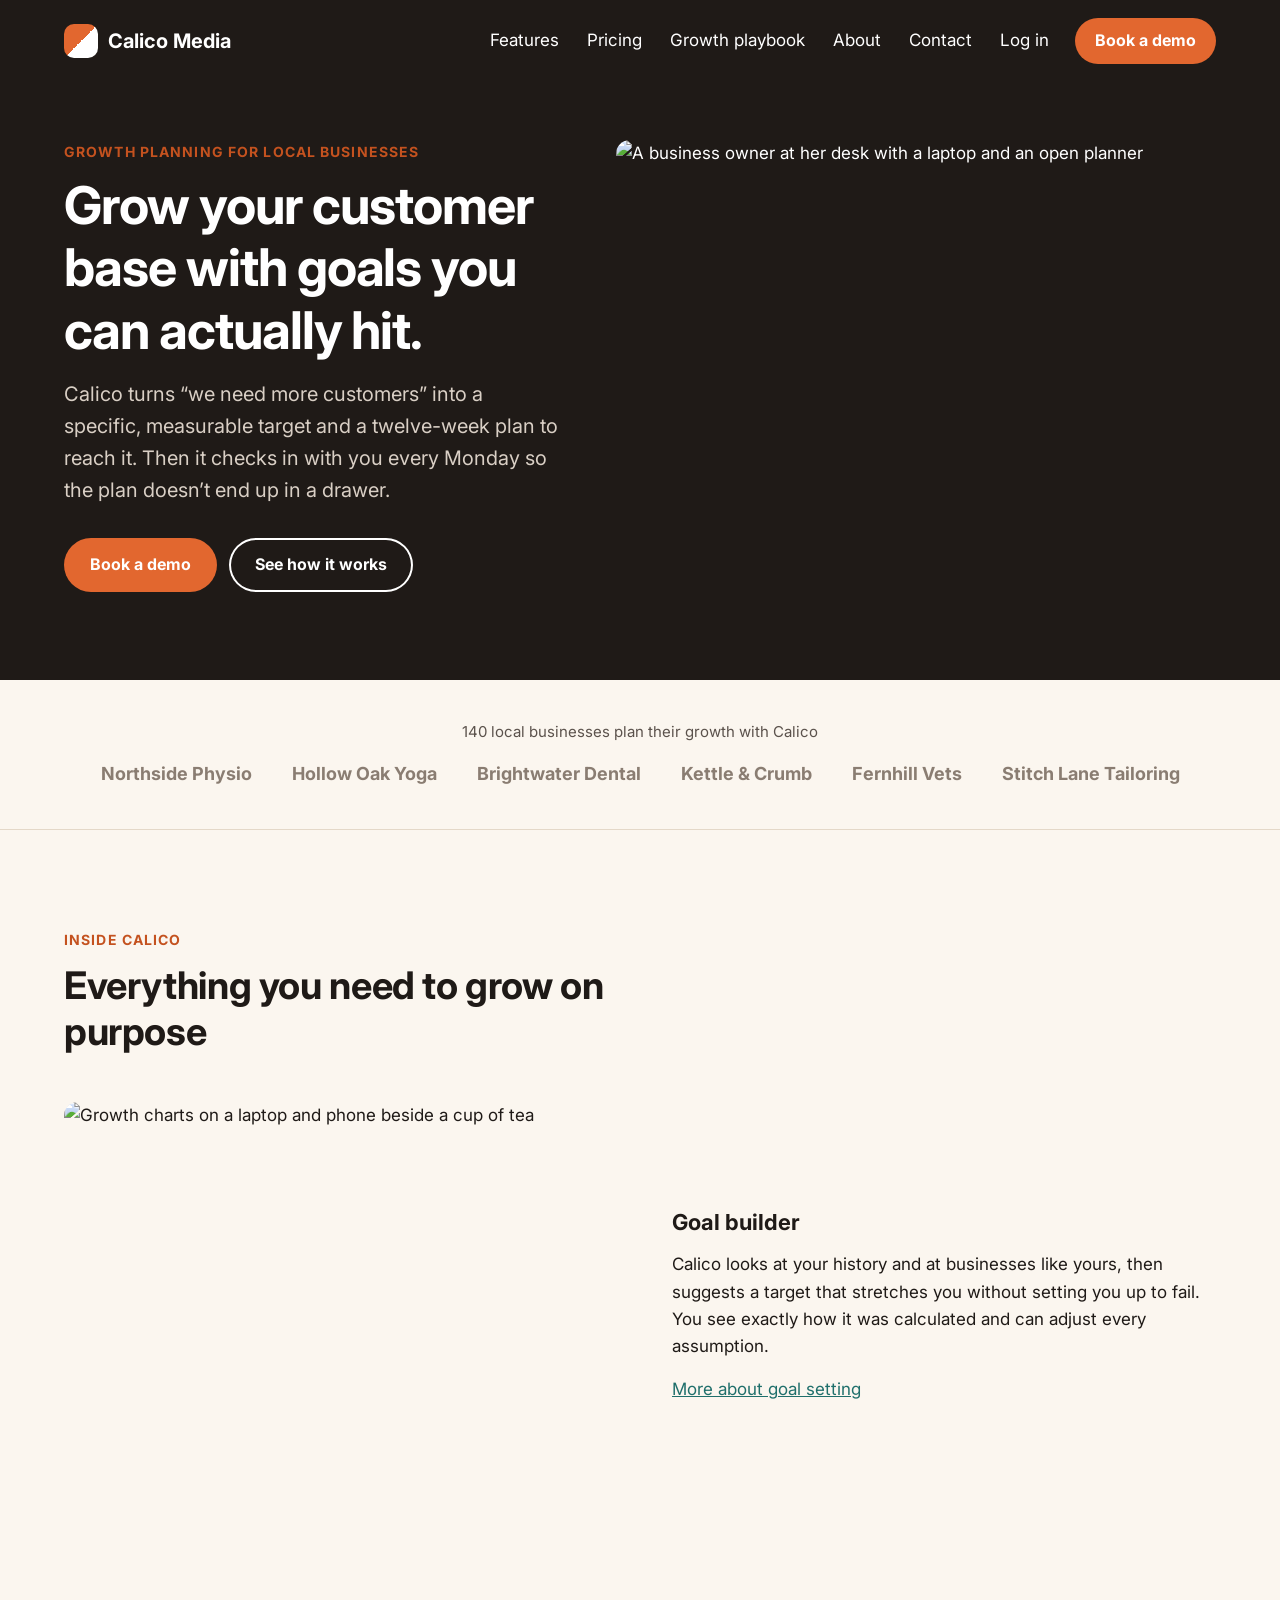
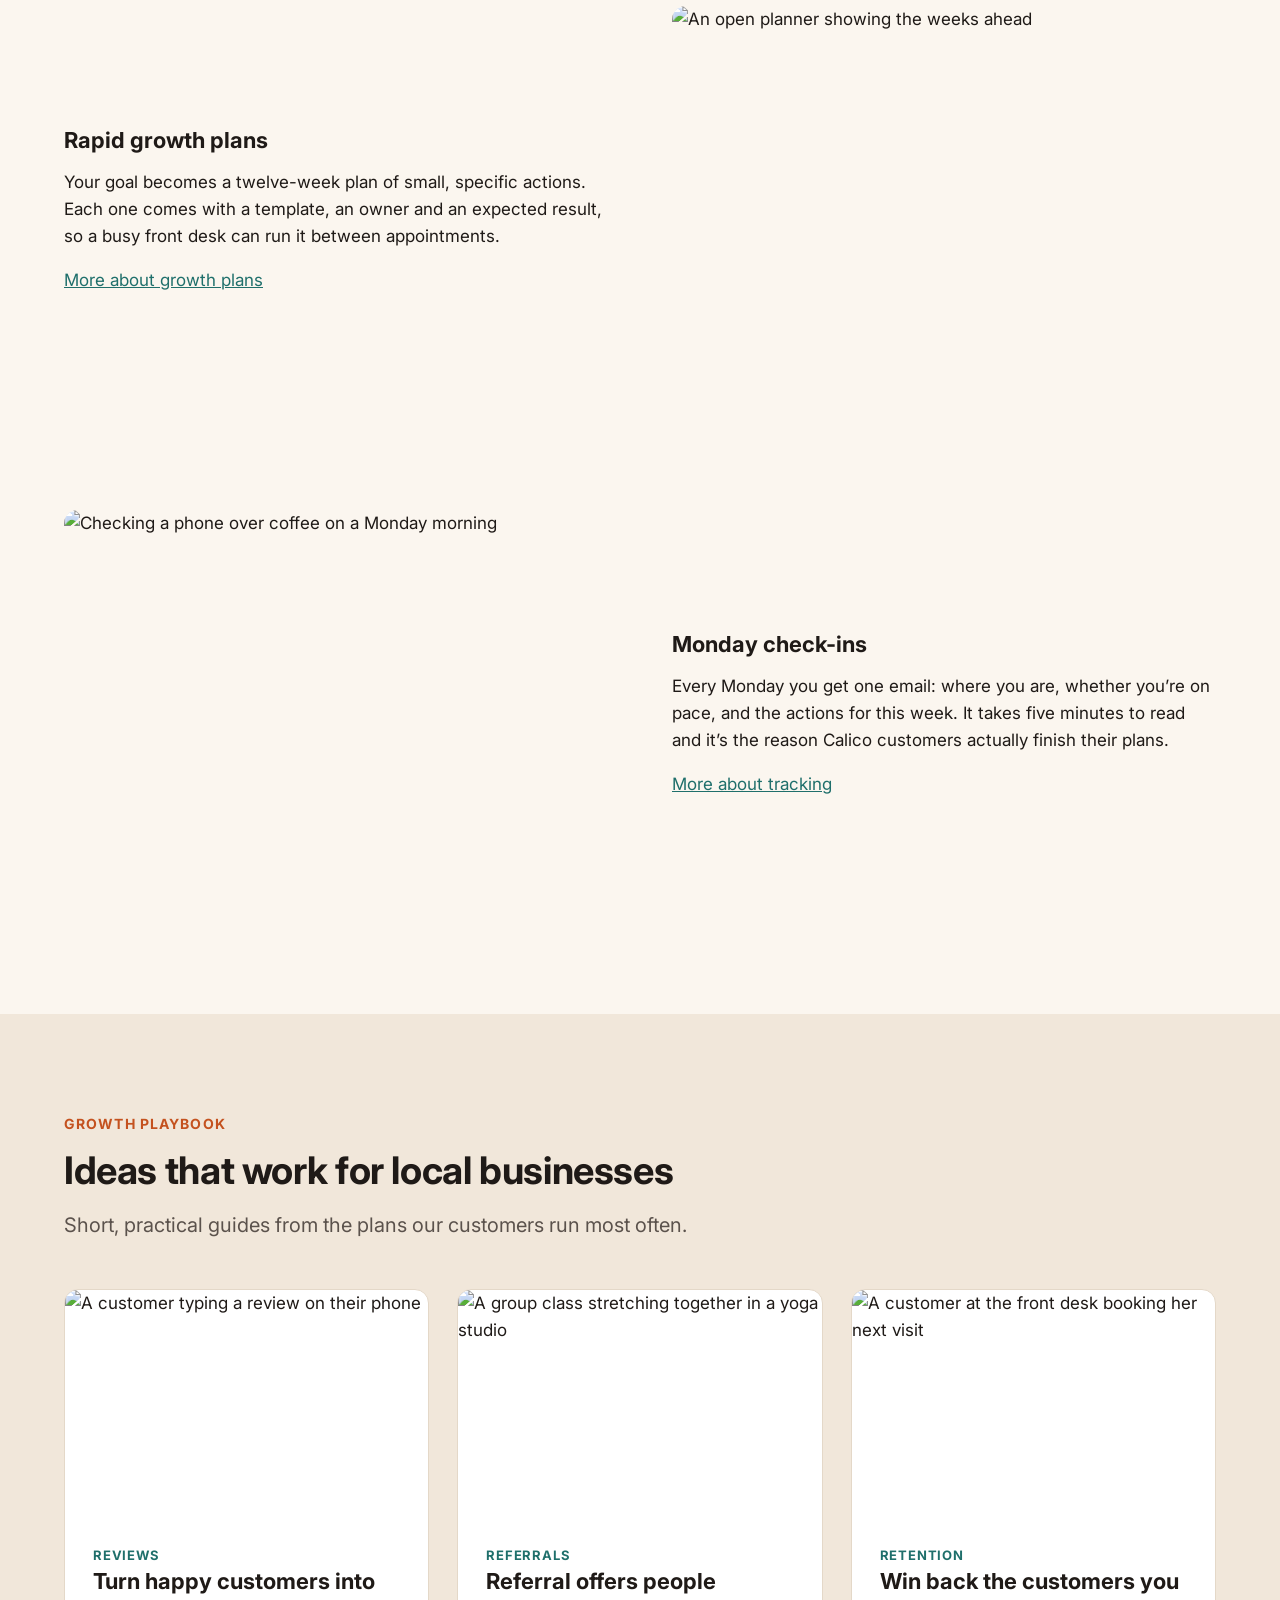
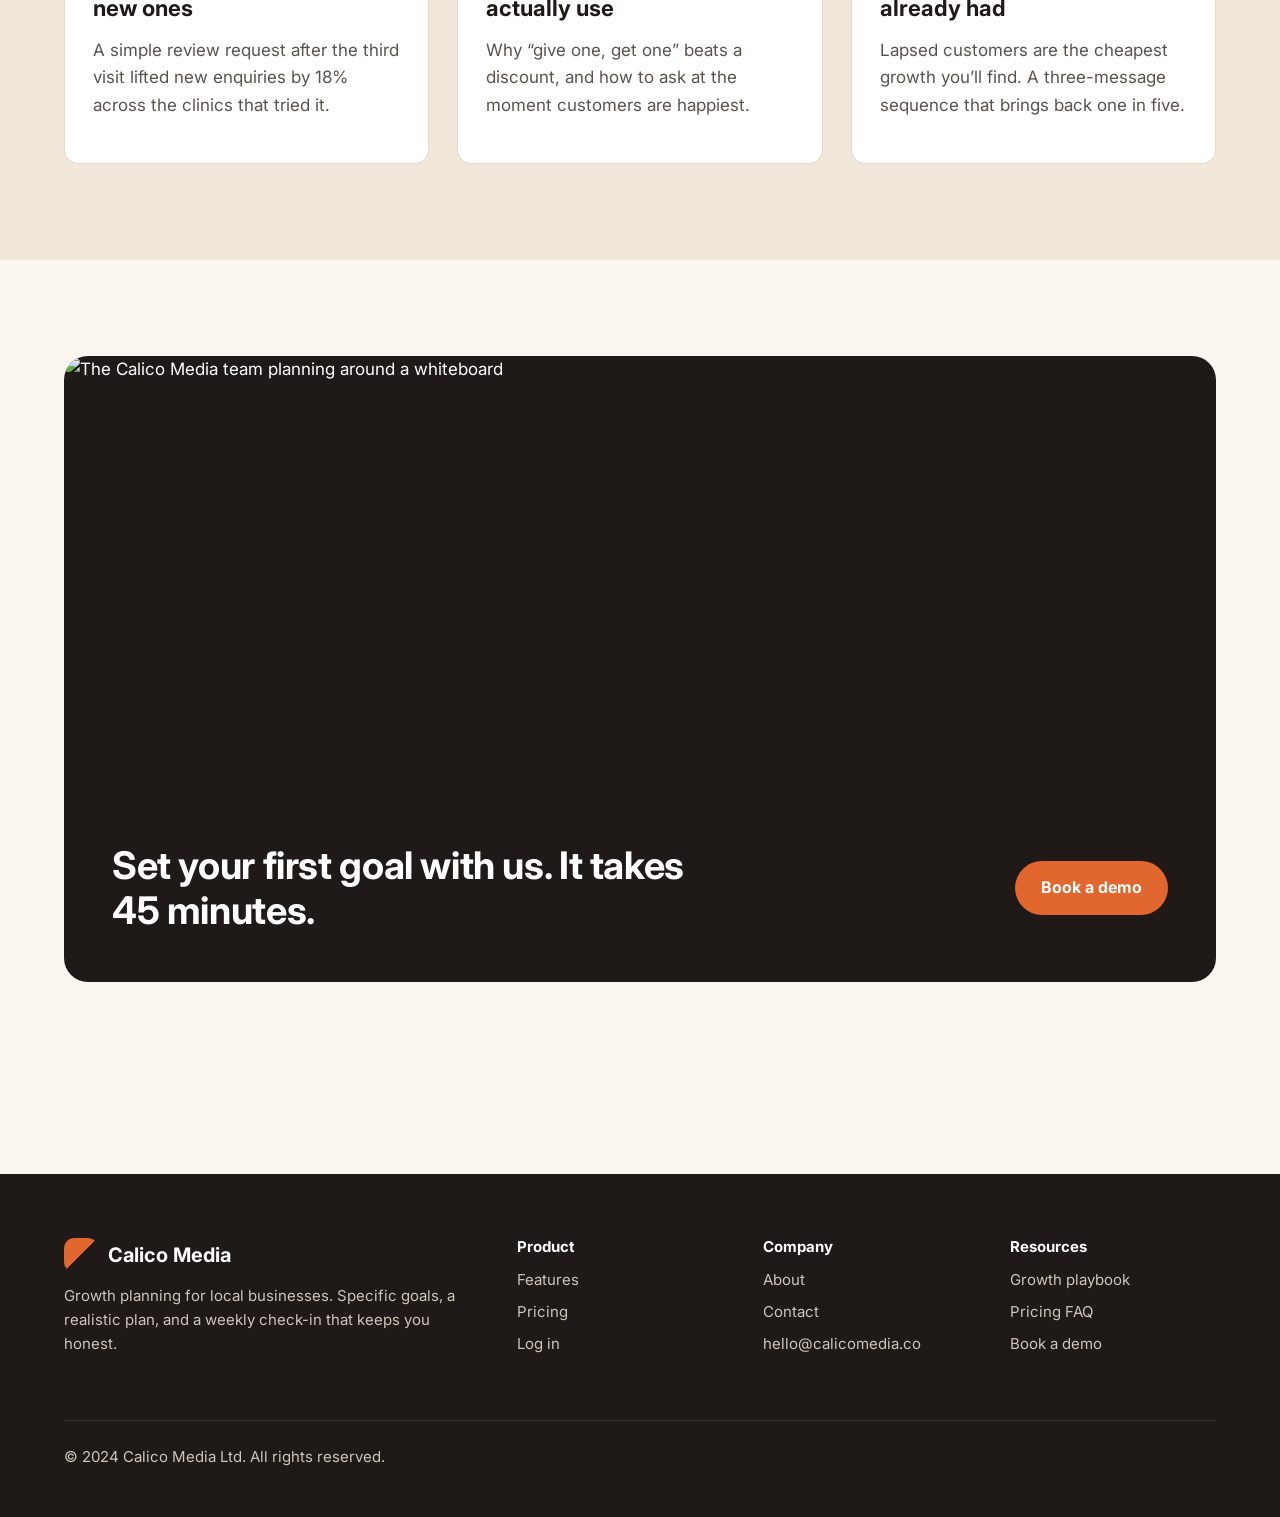
==== public/index.html @ 36762304 "Fix homepage layout on phone and tablet" ====
<!DOCTYPE html>
<html lang="en">
<head>
  <meta charset="utf-8">
  <meta name="viewport" content="width=device-width, initial-scale=1">
  <title>Calico Media | Growth planning for local businesses</title>
  <meta name="description" content="Calico helps local businesses grow their customer base with specific, measurable, realistic goals and a rapid growth plan you can run every week.">
  <link rel="preconnect" href="https://fonts.googleapis.com">
  <link rel="preconnect" href="https://fonts.gstatic.com" crossorigin>
  <link href="https://fonts.googleapis.com/css2?family=Inter:wght@100;200;300;400;500;600;700;800;900&display=swap" rel="stylesheet">
  <link rel="stylesheet" href="css/styles.css">
  <link rel="stylesheet" href="https://cdnjs.cloudflare.com/ajax/libs/font-awesome/6.5.2/css/all.min.css"/>
  <script src="./js/script.js" defer></script>
</head>
<body>
  <header class="site-header site-header--home">
    <div class="container">
        <a class="logo" href="index.html">
            <span class="logo-mark"></span>Calico Media
        </a>

        <div class="dropdown">
            <button class="dropdown__btn" id="dropdownBtn">
                <i class="fa-solid fa-bars"></i>
            </button>

            <div class="dropdown__menu nav-links">
                <a href="features.html">Features</a>
                <a href="pricing.html">Pricing</a>
                <a href="#playbook">Growth playbook</a>
                <a href="about.html">About</a>
                <a href="contact.html">Contact</a>
                <a href="https://app.calicomedia.co/login">Log in</a>
                <a href="contact.html">Book a demo</a>
            </div>
        </div>

        <nav aria-label="Main">
            <ul class="nav-links">
                <li><a href="features.html">Features</a></li>
                <li><a href="pricing.html">Pricing</a></li>
                <li><a href="#playbook">Growth playbook</a></li>
                <li><a href="about.html">About</a></li>
                <li><a href="contact.html">Contact</a></li>
                <li><a href="https://app.calicomedia.co/login">Log in</a></li>
                <li><a class="nav__btn btn" href="contact.html">Book a demo</a></li>
            </ul>
        </nav>
    </div>
</header>

  <main>
    <section class="hero">
      <div class="container hero-inner">
        <div class="hero-text">
          <span class="eyebrow">Growth planning for local businesses</span>
          <h1>Grow your customer base with goals you can actually hit.</h1>
          <p class="lead">Calico turns &ldquo;we need more customers&rdquo; into a specific, measurable target and a twelve-week plan to reach it. Then it checks in with you every Monday so the plan doesn&rsquo;t end up in a drawer.</p>
          <div class="hero-actions">
            <a class="btn" href="contact.html">Book a demo</a>
            <a class="btn btn--ghost" href="features.html">See how it works</a>
          </div>
        </div>
        <div class="hero-media">
          <img class="hero-image" src="images/hero-weekly-plan.jpg" alt="A business owner at her desk with a laptop and an open planner">
        </div>
      </div>
    </section>

    <section class="trust">
      <div class="container">
        <p>140 local businesses plan their growth with Calico</p>
        <ul class="trust-list">
          <li>Northside Physio</li>
          <li>Hollow Oak Yoga</li>
          <li>Brightwater Dental</li>
          <li>Kettle &amp; Crumb</li>
          <li>Fernhill Vets</li>
          <li>Stitch Lane Tailoring</li>
        </ul>
      </div>
    </section>

    <section class="section">
      <div class="container">
        <div class="section-intro">
          <span class="eyebrow">Inside Calico</span>
          <h2>Everything you need to grow on purpose</h2>
        </div>

        <div class="feature-row">
          <div class="feature-media">
            <img src="images/feature-goal-builder.jpg" alt="Growth charts on a laptop and phone beside a cup of tea">
          </div>
          <div>
            <h3>Goal builder</h3>
            <p>Calico looks at your history and at businesses like yours, then suggests a target that stretches you without setting you up to fail. You see exactly how it was calculated and can adjust every assumption.</p>
            <a href="features.html">More about goal setting</a>
          </div>
        </div>

        <div class="feature-row feature-row--reverse">
          <div class="feature-media">
            <img src="images/feature-growth-plan.jpg" alt="An open planner showing the weeks ahead">
          </div>
          <div>
            <h3>Rapid growth plans</h3>
            <p>Your goal becomes a twelve-week plan of small, specific actions. Each one comes with a template, an owner and an expected result, so a busy front desk can run it between appointments.</p>
            <a href="features.html">More about growth plans</a>
          </div>
        </div>

        <div class="feature-row">
          <div class="feature-media">
            <img src="images/feature-monday-checkin.jpg" alt="Checking a phone over coffee on a Monday morning">
          </div>
          <div>
            <h3>Monday check-ins</h3>
            <p>Every Monday you get one email: where you are, whether you&rsquo;re on pace, and the actions for this week. It takes five minutes to read and it&rsquo;s the reason Calico customers actually finish their plans.</p>
            <a href="features.html">More about tracking</a>
          </div>
        </div>
      </div>
    </section>

    <section class="section section--sand" id="playbook">
      <div class="container">
        <div class="section-intro">
          <span class="eyebrow">Growth playbook</span>
          <h2>Ideas that work for local businesses</h2>
          <p class="lead">Short, practical guides from the plans our customers run most often.</p>
        </div>
        <div class="playbook-grid">
          <article class="card">
            <img src="images/playbook-reviews.jpg" alt="A customer typing a review on their phone">
            <div class="card-body">
              <span class="card-tag">Reviews</span>
              <h3>Turn happy customers into new ones</h3>
              <p>A simple review request after the third visit lifted new enquiries by 18% across the clinics that tried it.</p>
            </div>
          </article>
          <article class="card">
            <img src="images/playbook-referrals.jpg" alt="A group class stretching together in a yoga studio">
            <div class="card-body">
              <span class="card-tag">Referrals</span>
              <h3>Referral offers people actually use</h3>
              <p>Why &ldquo;give one, get one&rdquo; beats a discount, and how to ask at the moment customers are happiest.</p>
            </div>
          </article>
          <article class="card">
            <img src="images/playbook-rebooking.jpg" alt="A customer at the front desk booking her next visit">
            <div class="card-body">
              <span class="card-tag">Retention</span>
              <h3>Win back the customers you already had</h3>
              <p>Lapsed customers are the cheapest growth you&rsquo;ll find. A three-message sequence that brings back one in five.</p>
            </div>
          </article>
        </div>
      </div>
    </section>

    <section class="section">
      <div class="container">
        <div class="cta-band">
          <img src="images/team-workshop.jpg" alt="The Calico Media team planning around a whiteboard">
          <div class="cta-body">
            <h2>Set your first goal with us. It takes 45 minutes.</h2>
            <a class="btn" href="contact.html">Book a demo</a>
          </div>
        </div>
      </div>
    </section>
  </main>

  <footer class="site-footer">
    <div class="container">
      <div class="footer-grid">
        <div>
          <a class="logo" href="index.html"><span class="logo-mark"></span>Calico Media</a>
          <p>Growth planning for local businesses. Specific goals, a realistic plan, and a weekly check-in that keeps you honest.</p>
        </div>
        <div>
          <h4>Product</h4>
          <ul>
            <li><a href="features.html">Features</a></li>
            <li><a href="pricing.html">Pricing</a></li>
            <li><a href="https://app.calicomedia.co/login">Log in</a></li>
          </ul>
        </div>
        <div>
          <h4>Company</h4>
          <ul>
            <li><a href="about.html">About</a></li>
            <li><a href="contact.html">Contact</a></li>
            <li><a href="mailto:hello@calicomedia.co">hello@calicomedia.co</a></li>
          </ul>
        </div>
        <div>
          <h4>Resources</h4>
          <ul>
            <li><a href="index.html#playbook">Growth playbook</a></li>
            <li><a href="pricing.html#faq">Pricing FAQ</a></li>
            <li><a href="contact.html">Book a demo</a></li>
          </ul>
        </div>
      </div>
      <div class="footer-bottom">
        <p>&copy; 2024 Calico Media Ltd. All rights reserved.</p>
      </div>
    </div>
  </footer>
</body>
</html>
---- public/css/styles.css ----
/* Calico Media marketing site */

:root {
  --ink: #1f1a17;
  --ink-soft: #5b524c;
  --cream: #fbf6ef;
  --sand: #f1e7da;
  --white: #ffffff;
  --orange: #e2672f;
  --orange-dark: #c4521f;
  --teal: #1f6f6b;
  --line: #e4d8c8;
  --radius: 14px;
}

*,
*::before,
*::after {
  box-sizing: border-box;
}

body {
  margin: 0;
  font-family:
    "Inter",
    -apple-system,
    BlinkMacSystemFont,
    "Segoe UI",
    sans-serif;
  font-weight: 400;
  font-size: 17px;
  line-height: 1.6;
  color: var(--ink);
  background: var(--cream);
}

h1,
h2,
h3,
h4 {
  font-weight: 700;
  line-height: 1.2;
  margin: 0 0 16px;
}

h1 {
  font-size: 52px;
  letter-spacing: -0.02em;
}

h2 {
  font-size: 38px;
  letter-spacing: -0.01em;
}

h3 {
  font-size: 22px;
}

p {
  margin: 0 0 16px;
}

a {
  color: var(--teal);
}

img {
  max-width: 100%;
}

.container {
  max-width: 1200px;
  margin: 0 auto;
  padding: 0 24px;
}

.section {
  padding: 96px 0;
}

.section--sand {
  background: var(--sand);
}

.eyebrow {
  display: inline-block;
  font-size: 14px;
  font-weight: 700;
  letter-spacing: 0.08em;
  text-transform: uppercase;
  color: var(--orange-dark);
  margin-bottom: 12px;
}

.lead {
  font-size: 20px;
  color: var(--ink-soft);
  max-width: 640px;
}

.section-intro {
  max-width: 680px;
  margin-bottom: 48px;
}

.btn {
  display: inline-block;
  padding: 14px 26px;
  border-radius: 999px;
  background: var(--orange);
  color: var(--white);
  font-weight: 700;
  text-decoration: none;
  border: 0;
  font-size: 16px;
  font-family: inherit;
  cursor: pointer;
}

.btn:hover {
  background: var(--orange-dark);
}

.btn--ghost {
  background: transparent;
  color: inherit;
  box-shadow: inset 0 0 0 2px currentColor;
}

.btn--ghost:hover {
  background: rgba(255, 255, 255, 0.1);
}

/* Header */

.site-header {
  background: var(--white);
  border-bottom: 1px solid var(--line);
}

.site-header .container {
  display: flex;
  flex-wrap: wrap;
  align-items: center;
  justify-content: space-between;
  gap: 12px 32px;
  padding-top: 18px;
  padding-bottom: 18px;
}

.logo {
  display: flex;
  align-items: center;
  gap: 10px;
  flex-shrink: 0;
  font-size: 20px;
  font-weight: 700;
  color: var(--ink);
  text-decoration: none;
}

.logo-mark {
  width: 34px;
  height: 34px;
  border-radius: 10px;
  background: linear-gradient(
    135deg,
    var(--orange) 0%,
    var(--orange) 50%,
    var(--ink) 50%,
    var(--ink) 100%
  );
}

.nav-links {
  display: flex;
  flex-wrap: wrap;
  align-items: center;
  gap: 8px 28px;
  list-style: none;
  margin: 0;
  padding: 0;
}

.nav-links a {
  color: var(--ink);
  text-decoration: none;
}

.nav-links a:hover,
.nav-links a[aria-current="page"] {
  color: var(--orange-dark);
}

.site-header--home {
  background: var(--ink);
  border-bottom: 0;
}

.site-header--home .logo,
.site-header--home .nav-links a {
  color: var(--white);
}

.site-header--home .logo-mark {
  background: linear-gradient(
    135deg,
    var(--orange) 0%,
    var(--orange) 50%,
    var(--white) 50%,
    var(--white) 100%
  );
}

.site-header--home .container {
  flex-wrap: nowrap;
}

.site-header--home nav {
  min-width: 0;
}

.site-header--home .nav-links {
  flex-wrap: nowrap;
  gap: 0;
}

.site-header--home .nav-links li {
  min-width: 0;
}

.site-header--home .nav-links a {
  display: block;
  padding: 0 14px;
  white-space: nowrap;
}

.site-header--home .nav-links li:last-child {
  flex-shrink: 0;
}

.site-header--home .nav-links .btn {
  margin-left: 12px;
  padding: 10px 20px;
}

.dropdown {
  display: none;
}

/* Home hero */

.hero {
  background: var(--ink);
  color: var(--white);
  padding: 56px 0 88px;
}

.hero-inner {
  display: flex;
  align-items: center;
  gap: 56px;
}

.hero-text {
  flex: 1;
}

.hero-text .lead {
  color: #d9cfc5;
}

.hero-actions {
  display: flex;
  flex-wrap: wrap;
  gap: 12px;
  margin-top: 32px;
}

.hero-media {
  width: 600px;
  flex-shrink: 0;
}

.hero-image {
  width: 100%;
  aspect-ratio: 4 / 3;
  object-fit: cover;
  border-radius: var(--radius);
  display: block;
}

/* Trust strip */

.trust {
  padding: 40px 0;
  border-bottom: 1px solid var(--line);
  text-align: center;
}

.trust p {
  color: var(--ink-soft);
  font-size: 15px;
}

.trust-list {
  display: flex;
  flex-wrap: wrap;
  justify-content: center;
  gap: 12px 40px;
  list-style: none;
  margin: 0;
  padding: 0;
  font-weight: 700;
  font-size: 18px;
  color: #8a7d72;
}

/* Steps */

.steps {
  display: grid;
  grid-template-columns: repeat(auto-fit, minmax(240px, 1fr));
  gap: 24px;
}

.step {
  background: var(--white);
  border: 1px solid var(--line);
  border-radius: var(--radius);
  padding: 32px;
}

.step-number {
  display: inline-flex;
  align-items: center;
  justify-content: center;
  width: 40px;
  height: 40px;
  border-radius: 50%;
  background: var(--sand);
  color: var(--orange-dark);
  font-weight: 700;
  margin-bottom: 16px;
}

/* Check list */

.check-list {
  list-style: none;
  margin: 24px 0 0;
  padding: 0;
}

.check-list li {
  position: relative;
  padding-left: 32px;
  margin-bottom: 14px;
}

.check-list li::before {
  content: "";
  position: absolute;
  left: 0;
  top: 6px;
  width: 16px;
  height: 16px;
  border-radius: 50%;
  background: var(--teal);
  box-shadow: inset 0 0 0 4px #cfe6e4;
}

/* FAQ */

.faq {
  max-width: 820px;
}

.faq details {
  border-top: 1px solid var(--line);
  padding: 20px 0;
}

.faq details:last-child {
  border-bottom: 1px solid var(--line);
}

.faq summary {
  font-weight: 700;
  font-size: 19px;
  cursor: pointer;
}

.faq details p {
  margin-top: 12px;
  color: var(--ink-soft);
}

/* Feature rows */

.feature-row {
  display: grid;
  grid-template-columns: 1fr 1fr;
  gap: 64px;
  align-items: center;
  margin-bottom: 96px;
}

.feature-row:last-child {
  margin-bottom: 0;
}

.feature-row--reverse .feature-media {
  order: 2;
}

.feature-media img {
  display: block;
  width: 100%;
  aspect-ratio: 4 / 3;
  object-fit: cover;
  border-radius: var(--radius);
}

/* Playbook */

.playbook-grid {
  display: grid;
  grid-template-columns: repeat(3, 1fr);
  gap: 28px;
}

/* Card grid */

.card-grid {
  display: grid;
  grid-template-columns: repeat(3, 1fr);
  gap: 28px;
}

.card {
  background: var(--white);
  border: 1px solid var(--line);
  border-radius: var(--radius);
  overflow: hidden;
}

.card img {
  display: block;
  width: 100%;
  aspect-ratio: 16 / 10;
  object-fit: cover;
}

.card-body {
  padding: 24px 28px 28px;
}

.card-body p {
  color: var(--ink-soft);
}

.card-tag {
  font-size: 13px;
  font-weight: 700;
  text-transform: uppercase;
  letter-spacing: 0.06em;
  color: var(--teal);
}

.icon-dot {
  width: 44px;
  height: 44px;
  border-radius: 12px;
  background: var(--sand);
  margin-bottom: 18px;
  position: relative;
}

.icon-dot::after {
  content: "";
  position: absolute;
  inset: 13px;
  border-radius: 50%;
  background: var(--orange);
}

/* CTA band */

.cta-band {
  background: var(--ink);
  color: var(--white);
  border-radius: 24px;
  overflow: hidden;
}

.cta-band img {
  display: block;
  width: 100%;
  aspect-ratio: 21 / 8;
  object-fit: cover;
}

.cta-body {
  padding: 48px;
  display: flex;
  flex-wrap: wrap;
  align-items: center;
  justify-content: space-between;
  gap: 24px;
}

.cta-body h2 {
  margin: 0;
  max-width: 620px;
}

/* Page header (inner pages) */

.page-header {
  padding: 80px 0 56px;
  border-bottom: 1px solid var(--line);
}

/* Pricing */

.pricing-grid {
  display: grid;
  grid-template-columns: repeat(auto-fit, minmax(260px, 1fr));
  gap: 24px;
  align-items: stretch;
}

.pricing-card {
  background: var(--white);
  border: 1px solid var(--line);
  border-radius: var(--radius);
  padding: 36px 32px;
  display: flex;
  flex-direction: column;
}

.pricing-card--featured {
  border: 2px solid var(--orange);
  box-shadow: 0 24px 48px rgba(226, 103, 47, 0.14);
}

.plan-badge {
  align-self: flex-start;
  font-size: 13px;
  font-weight: 700;
  background: var(--orange);
  color: var(--white);
  border-radius: 999px;
  padding: 4px 12px;
  margin-bottom: 16px;
}

.price {
  font-size: 48px;
  font-weight: 700;
  margin: 8px 0 4px;
}

.price small {
  font-size: 17px;
  font-weight: 400;
  color: var(--ink-soft);
}

.pricing-card .check-list {
  flex: 1;
  margin-bottom: 28px;
}

.pricing-card .btn {
  text-align: center;
}

.pricing-note {
  margin-top: 32px;
  color: var(--ink-soft);
  font-size: 15px;
}

/* About */

.stats {
  display: grid;
  grid-template-columns: repeat(auto-fit, minmax(160px, 1fr));
  gap: 16px;
}

.stat {
  background: var(--white);
  border: 1px solid var(--line);
  border-radius: var(--radius);
  padding: 28px 20px;
}

.stat-number {
  display: block;
  font-size: 48px;
  font-weight: 700;
  color: var(--orange-dark);
}

.stat-label {
  display: block;
  font-size: 15px;
  color: var(--ink-soft);
}

.prose {
  max-width: 720px;
}

.team-grid {
  display: grid;
  grid-template-columns: repeat(auto-fit, minmax(220px, 1fr));
  gap: 24px;
}

.person {
  background: var(--white);
  border: 1px solid var(--line);
  border-radius: var(--radius);
  padding: 28px;
}

.avatar {
  width: 56px;
  height: 56px;
  border-radius: 50%;
  background: var(--sand);
  color: var(--orange-dark);
  display: flex;
  align-items: center;
  justify-content: center;
  font-weight: 700;
  margin-bottom: 16px;
}

.person p {
  color: var(--ink-soft);
  font-size: 15px;
  margin: 0;
}

/* Contact */

.contact-layout {
  display: grid;
  grid-template-columns: 3fr 2fr;
  gap: 64px;
}

.contact-form label {
  display: block;
  font-weight: 700;
  margin-bottom: 6px;
}

.contact-form input,
.contact-form textarea {
  display: block;
  width: 100%;
  font: inherit;
  padding: 12px 14px;
  border: 1px solid var(--line);
  border-radius: 10px;
  background: var(--white);
  margin-bottom: 20px;
}

.contact-form textarea {
  min-height: 160px;
  resize: vertical;
}

.form-status {
  margin-top: 16px;
  font-weight: 700;
}

.form-status--success {
  color: var(--teal);
}

.form-status--error {
  color: #b3261e;
}

.contact-aside {
  background: var(--white);
  border: 1px solid var(--line);
  border-radius: var(--radius);
  padding: 32px;
  align-self: start;
}

.contact-aside h3 {
  font-size: 18px;
  margin-top: 24px;
  margin-bottom: 6px;
}

.contact-aside h3:first-child {
  margin-top: 0;
}

.contact-aside p {
  color: var(--ink-soft);
  margin: 0;
}

/* Footer */

.site-footer {
  background: var(--ink);
  color: #cfc5bb;
  padding: 64px 0 32px;
  margin-top: 96px;
  font-size: 15px;
}

.footer-grid {
  display: grid;
  grid-template-columns: 2fr 1fr 1fr 1fr;
  gap: 40px;
}

.site-footer h4 {
  color: var(--white);
  font-size: 15px;
  margin-bottom: 12px;
}

.site-footer ul {
  list-style: none;
  margin: 0;
  padding: 0;
}

.site-footer li {
  margin-bottom: 8px;
}

.site-footer a {
  color: #cfc5bb;
  text-decoration: none;
}

.site-footer a:hover {
  color: var(--white);
}

.site-footer .logo {
  color: var(--white);
  margin-bottom: 12px;
}

.footer-bottom {
  border-top: 1px solid #3a322d;
  margin-top: 48px;
  padding-top: 24px;
}

@media (max-width: 768px) {
  h1 {
    font-size: 40px;
  }

  h2 {
    font-size: 30px;
  }

  .section {
    padding: 64px 0;
  }

  .feature-row {
    grid-template-columns: 1fr;
    gap: 32px;
    margin-bottom: 64px;
  }

  .feature-row--reverse .feature-media {
    order: 0;
  }

  .site-header .container {
    position: relative;
  }

  .site-header--home .nav-links li {
    display: none;
  }

  .nav-links li:last-child {
    display: block;
  }
  .dropdown {
    display: block;
  }

  .dropdown__btn {
    display: flex;
    justify-content: center;
    align-items: center;
    color: var(--white);
    background: none;
    border: none;
    width: 100%;
    font-size: 24px;
    cursor: pointer;
  }

  .dropdown__btn:hover {
    transform: scale(1.05);
    transition: all 300ms;
  }

  .dropdown__btn:active {
    transform: scale(0.8);
  }

  .dropdown__menu {
    display: flex;
    flex-direction: column;
    position: absolute;
    top: 100%;
    left: 0;
    width: 100%;
    padding: 0 20px;
    z-index: 100;
    background: var(--ink);

    max-height: 0;
    overflow: hidden;
    opacity: 0;
    visibility: hidden;

    transition:
      max-height 0.4s ease,
      opacity 0.3s ease,
      visibility 0.4s ease;
  }

  .dropdown__menu a {
    margin-top: 8px;
  }

  .dropdown__menu.active {
    max-height: 400px;
    opacity: 1;
    visibility: visible;
    padding: 20px;
  }

  .hero-inner {
    flex-direction: column-reverse;
  }

  .hero-text {
    text-align: center;
  }

  .hero-actions {
    justify-content: center;
  }

  .card-grid {
    grid-template-columns: repeat(2, 1fr);
  }

  .contact-layout {
    grid-template-columns: 1fr;
    gap: 40px;
  }

  .footer-grid {
    grid-template-columns: 1fr 1fr;
  }
}

@media (max-width: 480px) {
  h1 {
    font-size: 34px;
  }

  .hero-media {
    width: auto;
  }

  .card-grid {
    grid-template-columns: 1fr;
  }

  .cta-body {
    padding: 32px 24px;
  }

  .footer-grid {
    grid-template-columns: 1fr;
  }
}
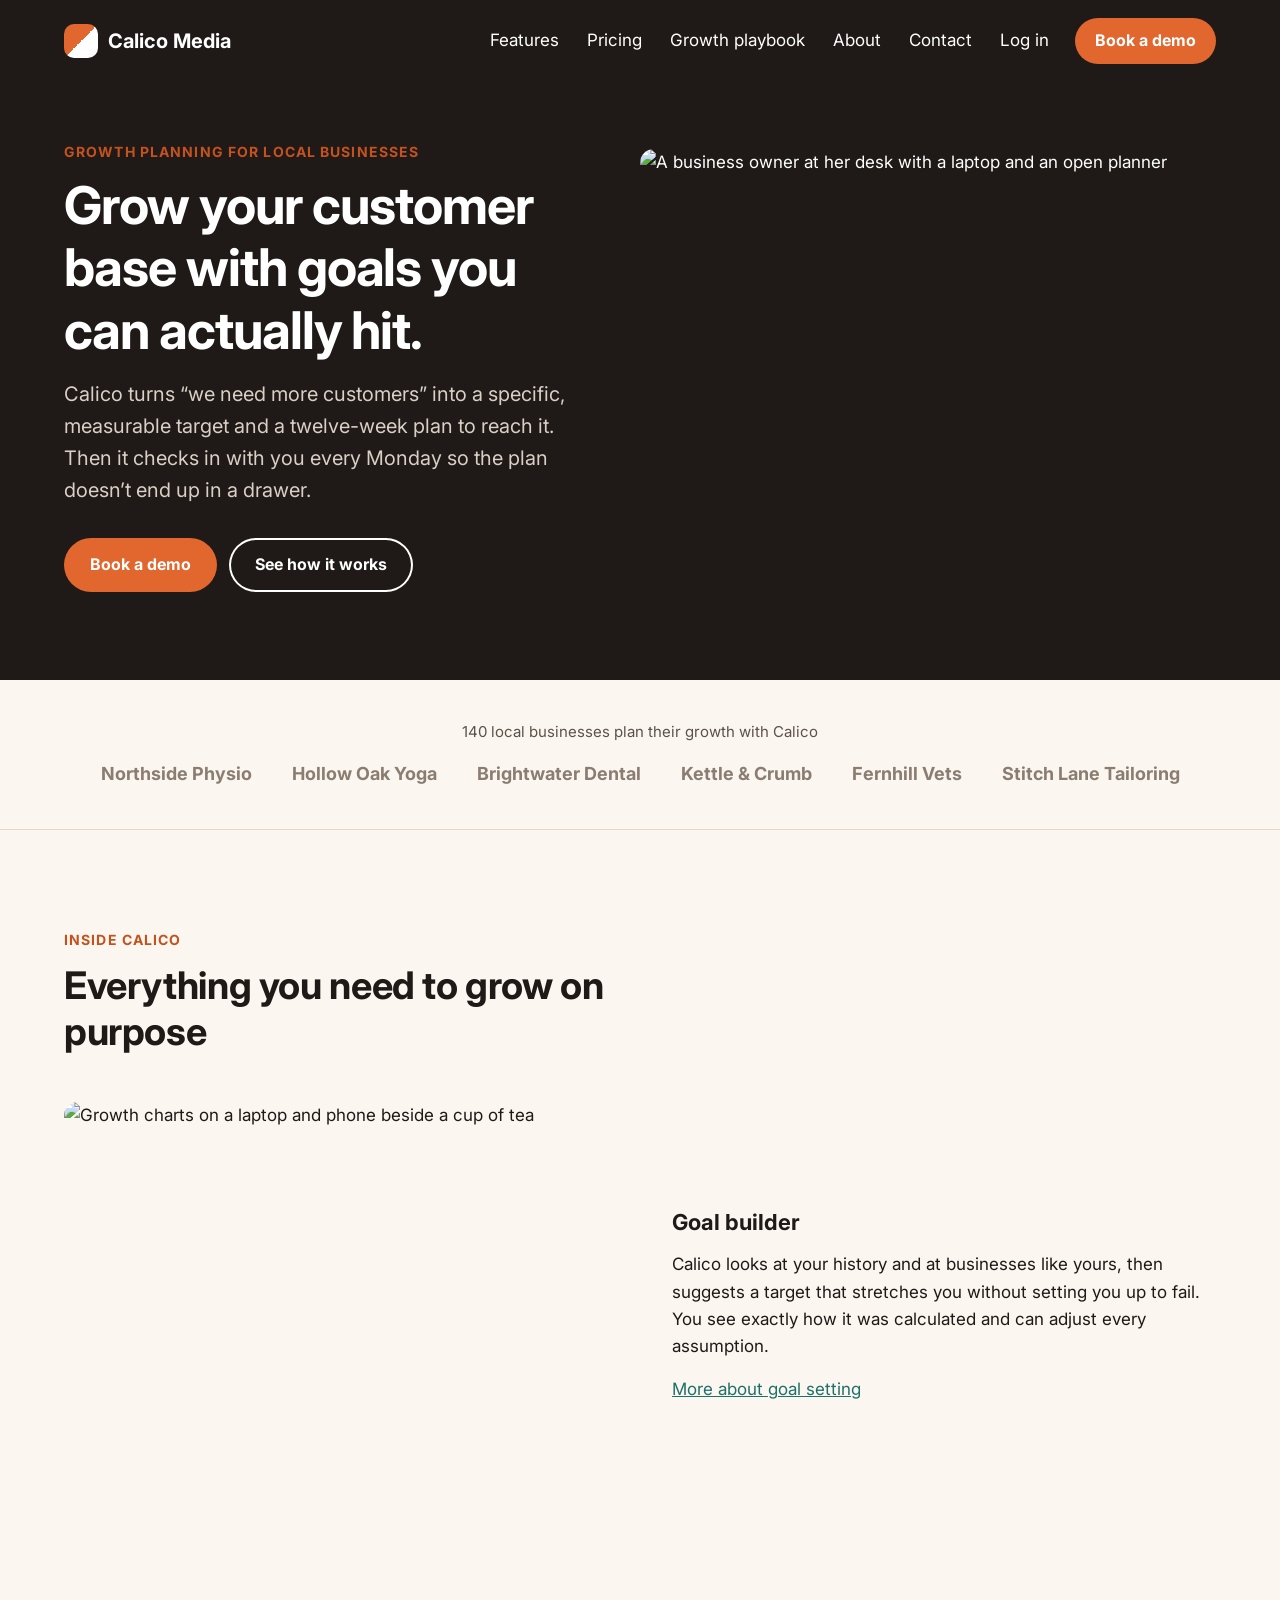
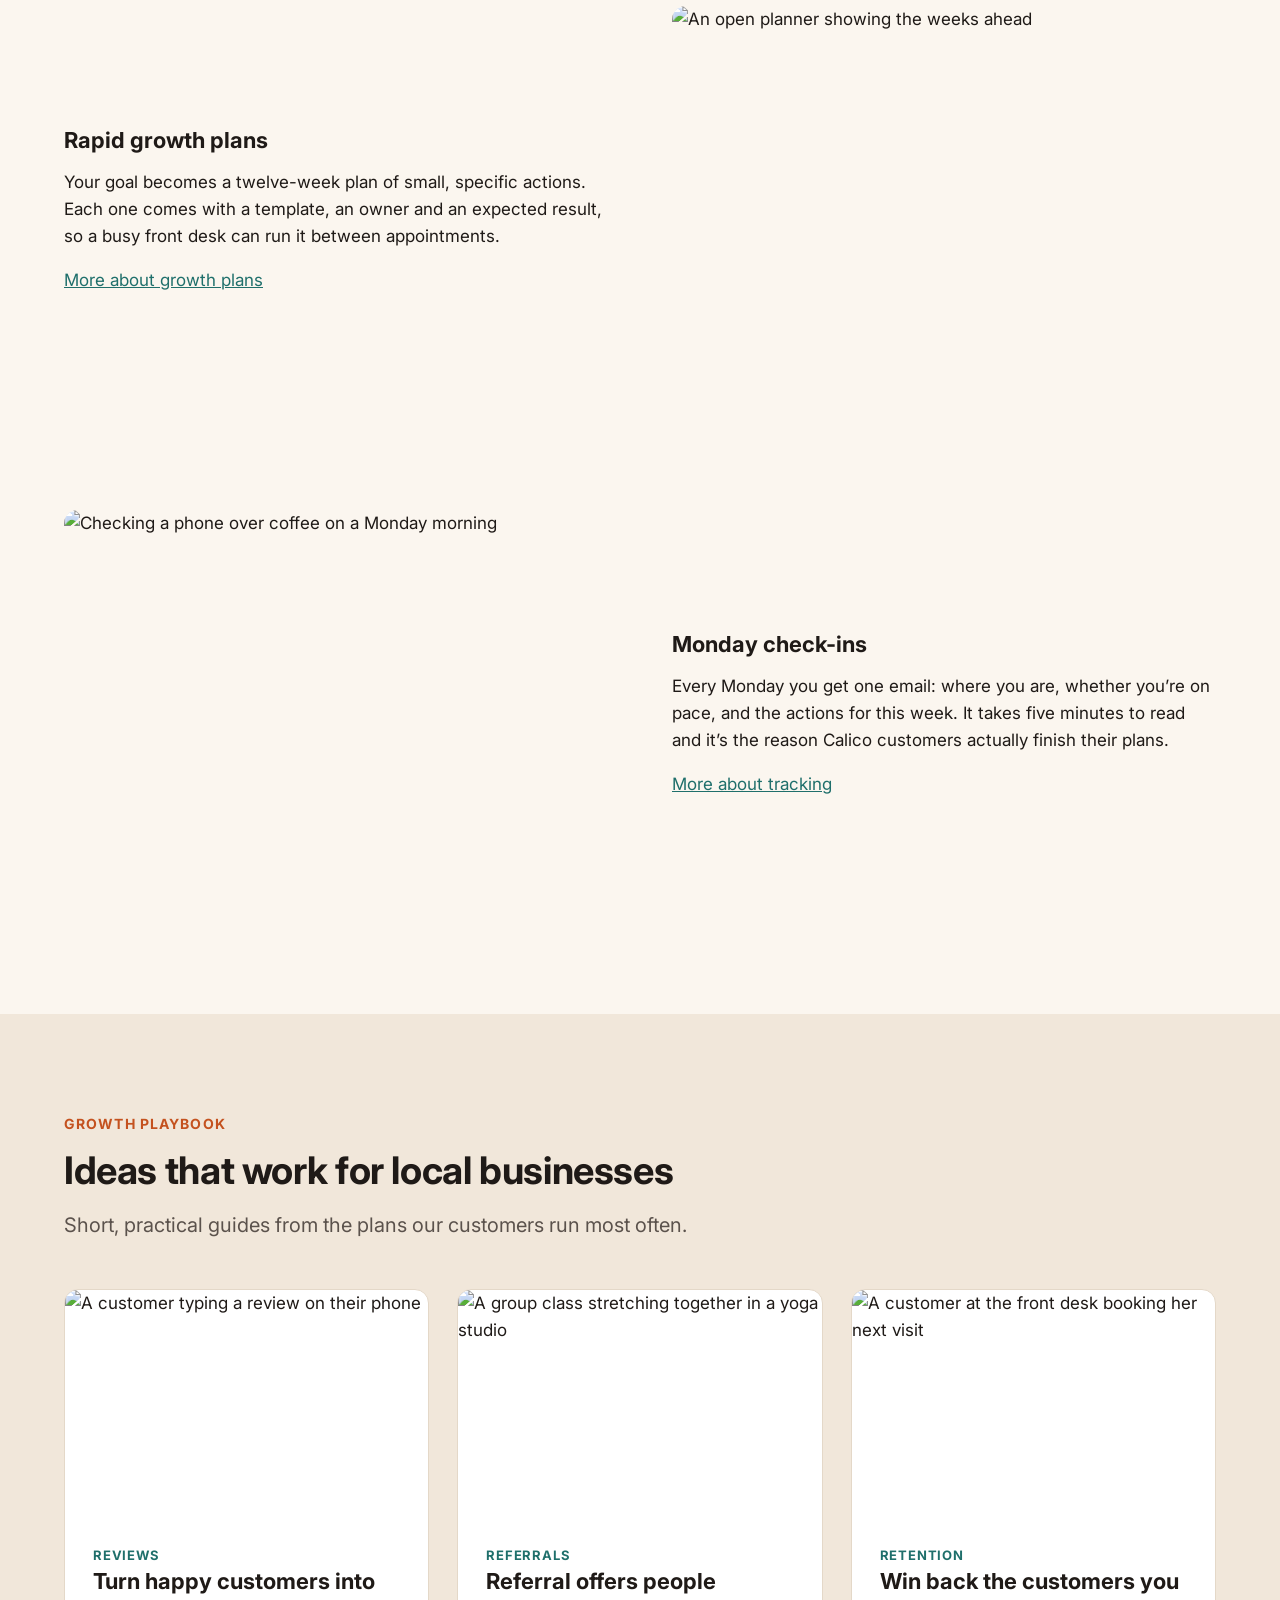
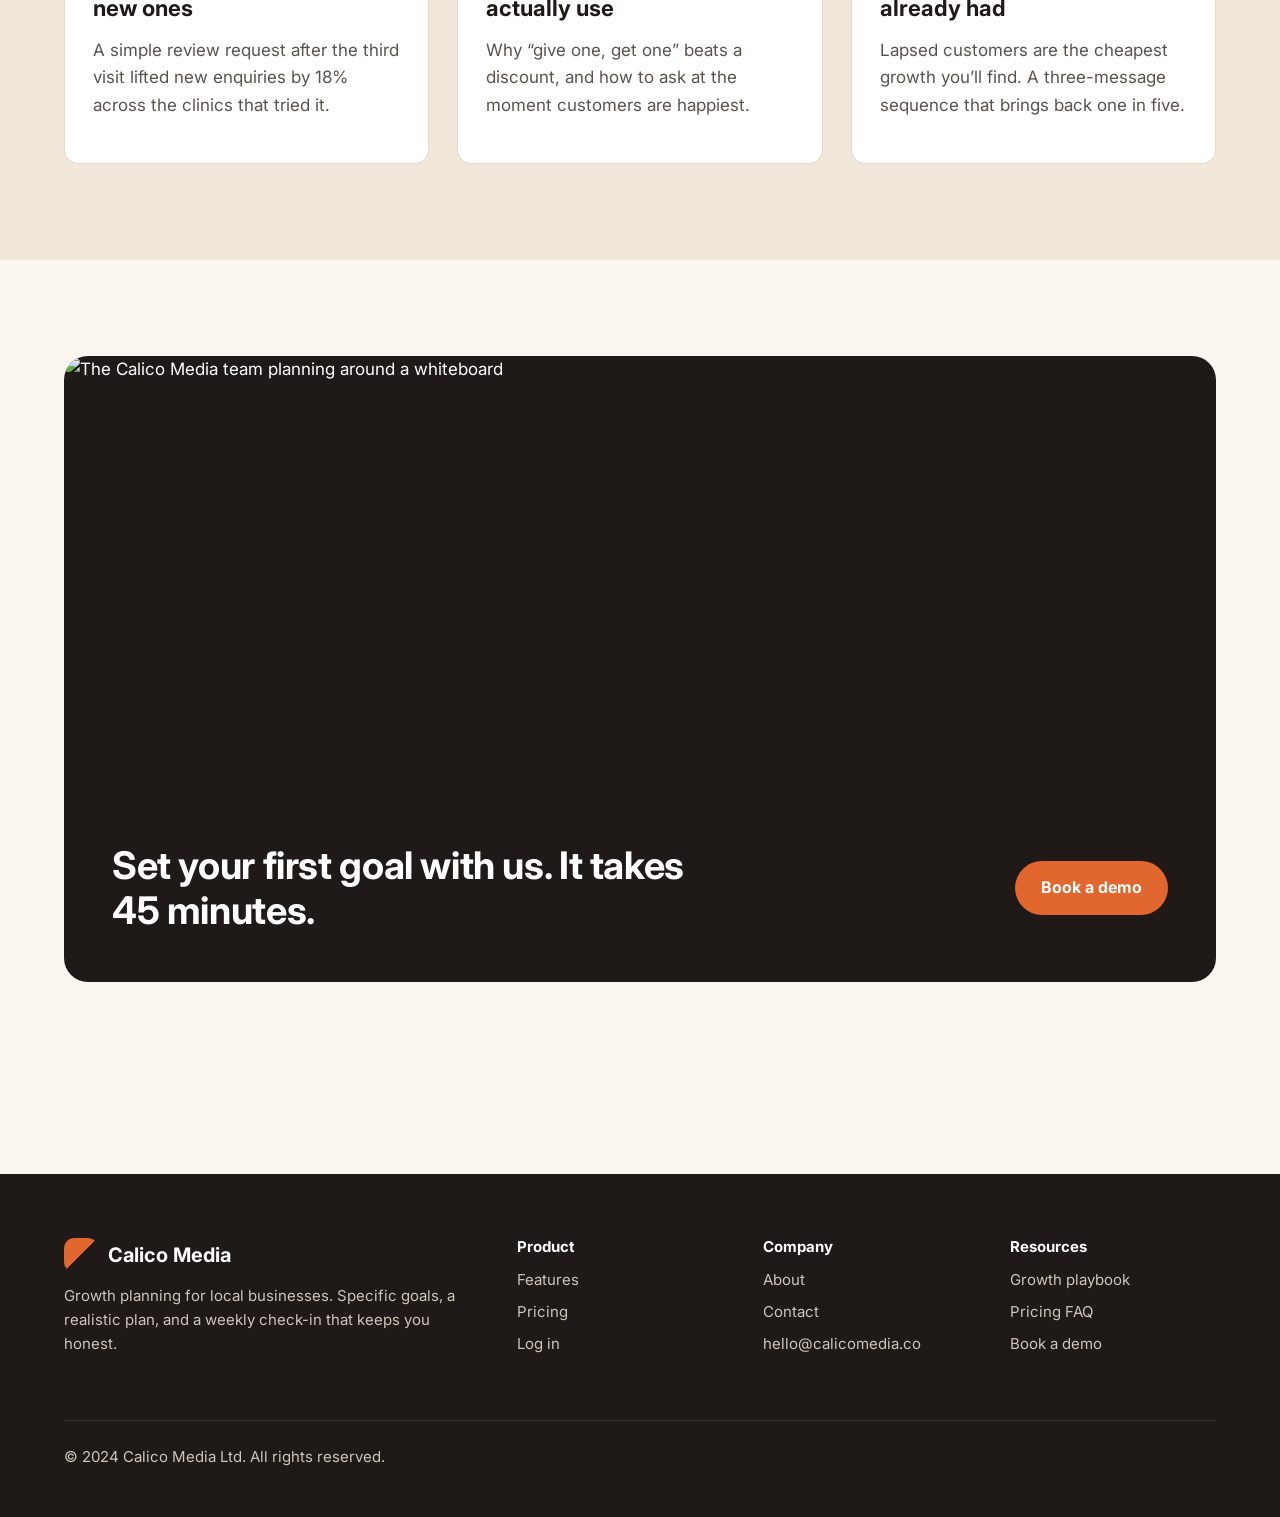
==== commit d9388751: "fixed responsive issues" ====
--- a/public/index.html
+++ b/public/index.html
@@ -18,23 +18,6 @@
         <a class="logo" href="index.html">
             <span class="logo-mark"></span>Calico Media
         </a>
-
-        <div class="dropdown">
-            <button class="dropdown__btn" id="dropdownBtn">
-                <i class="fa-solid fa-bars"></i>
-            </button>
-
-            <div class="dropdown__menu nav-links">
-                <a href="features.html">Features</a>
-                <a href="pricing.html">Pricing</a>
-                <a href="#playbook">Growth playbook</a>
-                <a href="about.html">About</a>
-                <a href="contact.html">Contact</a>
-                <a href="https://app.calicomedia.co/login">Log in</a>
-                <a href="contact.html">Book a demo</a>
-            </div>
-        </div>
-
         <nav aria-label="Main">
             <ul class="nav-links">
                 <li><a href="features.html">Features</a></li>
@@ -46,6 +29,23 @@
                 <li><a class="nav__btn btn" href="contact.html">Book a demo</a></li>
             </ul>
         </nav>
+
+        <div class="dropdown">
+            <button class="dropdown__btn" id="dropdownBtn">
+                <i class="fa-solid fa-bars"></i>
+            </button>
+
+            <div class="dropdown__menu nav-links">
+                <a href="features.html">Features</a>
+                <a href="pricing.html">Pricing</a>
+                <a href="#playbook">Growth playbook</a>
+                <a href="about.html">About</a>
+                <a href="contact.html">Contact</a>
+                <a href="https://app.calicomedia.co/login">Log in</a>
+                <a href="contact.html">Book a demo</a>
+            </div>
+        </div>
+
     </div>
 </header>
 
--- a/public/css/styles.css
+++ b/public/css/styles.css
@@ -214,7 +214,7 @@
 }
 
 .site-header--home .container {
-  flex-wrap: nowrap;
+  flex-wrap: wrap;
 }
 
 .site-header--home nav {
@@ -264,6 +264,7 @@
 }
 
 .hero-text {
+  width: 50%;
   flex: 1;
 }
 
@@ -279,8 +280,8 @@
 }
 
 .hero-media {
-  width: 600px;
-  flex-shrink: 0;
+  width: 50%;
+  flex-shrink: 1;
 }
 
 .hero-image {
@@ -427,7 +428,7 @@
 
 .playbook-grid {
   display: grid;
-  grid-template-columns: repeat(3, 1fr);
+  grid-template-columns: repeat(3, 2fr);
   gap: 28px;
 }
 
@@ -767,6 +768,25 @@
   padding-top: 24px;
 }
 
+@media (max-width: 868px) {
+  .playbook-grid {
+    grid-template-columns: repeat(2, 1fr);
+  }
+
+  .hero-inner {
+    flex-direction: column-reverse;
+  }
+
+  .hero-text {
+    text-align: center;
+    width: 100%;
+  }
+
+  .hero-media {
+    width: 100%;
+  }
+}
+
 @media (max-width: 768px) {
   h1 {
     font-size: 40px;
@@ -798,9 +818,6 @@
     display: none;
   }
 
-  .nav-links li:last-child {
-    display: block;
-  }
   .dropdown {
     display: block;
   }
@@ -859,20 +876,16 @@
     padding: 20px;
   }
 
-  .hero-inner {
-    flex-direction: column-reverse;
-  }
-
-  .hero-text {
-    text-align: center;
-  }
-
   .hero-actions {
     justify-content: center;
   }
 
   .card-grid {
     grid-template-columns: repeat(2, 1fr);
+  }
+
+  .playbook-grid {
+    grid-template-columns: 1fr;
   }
 
   .contact-layout {
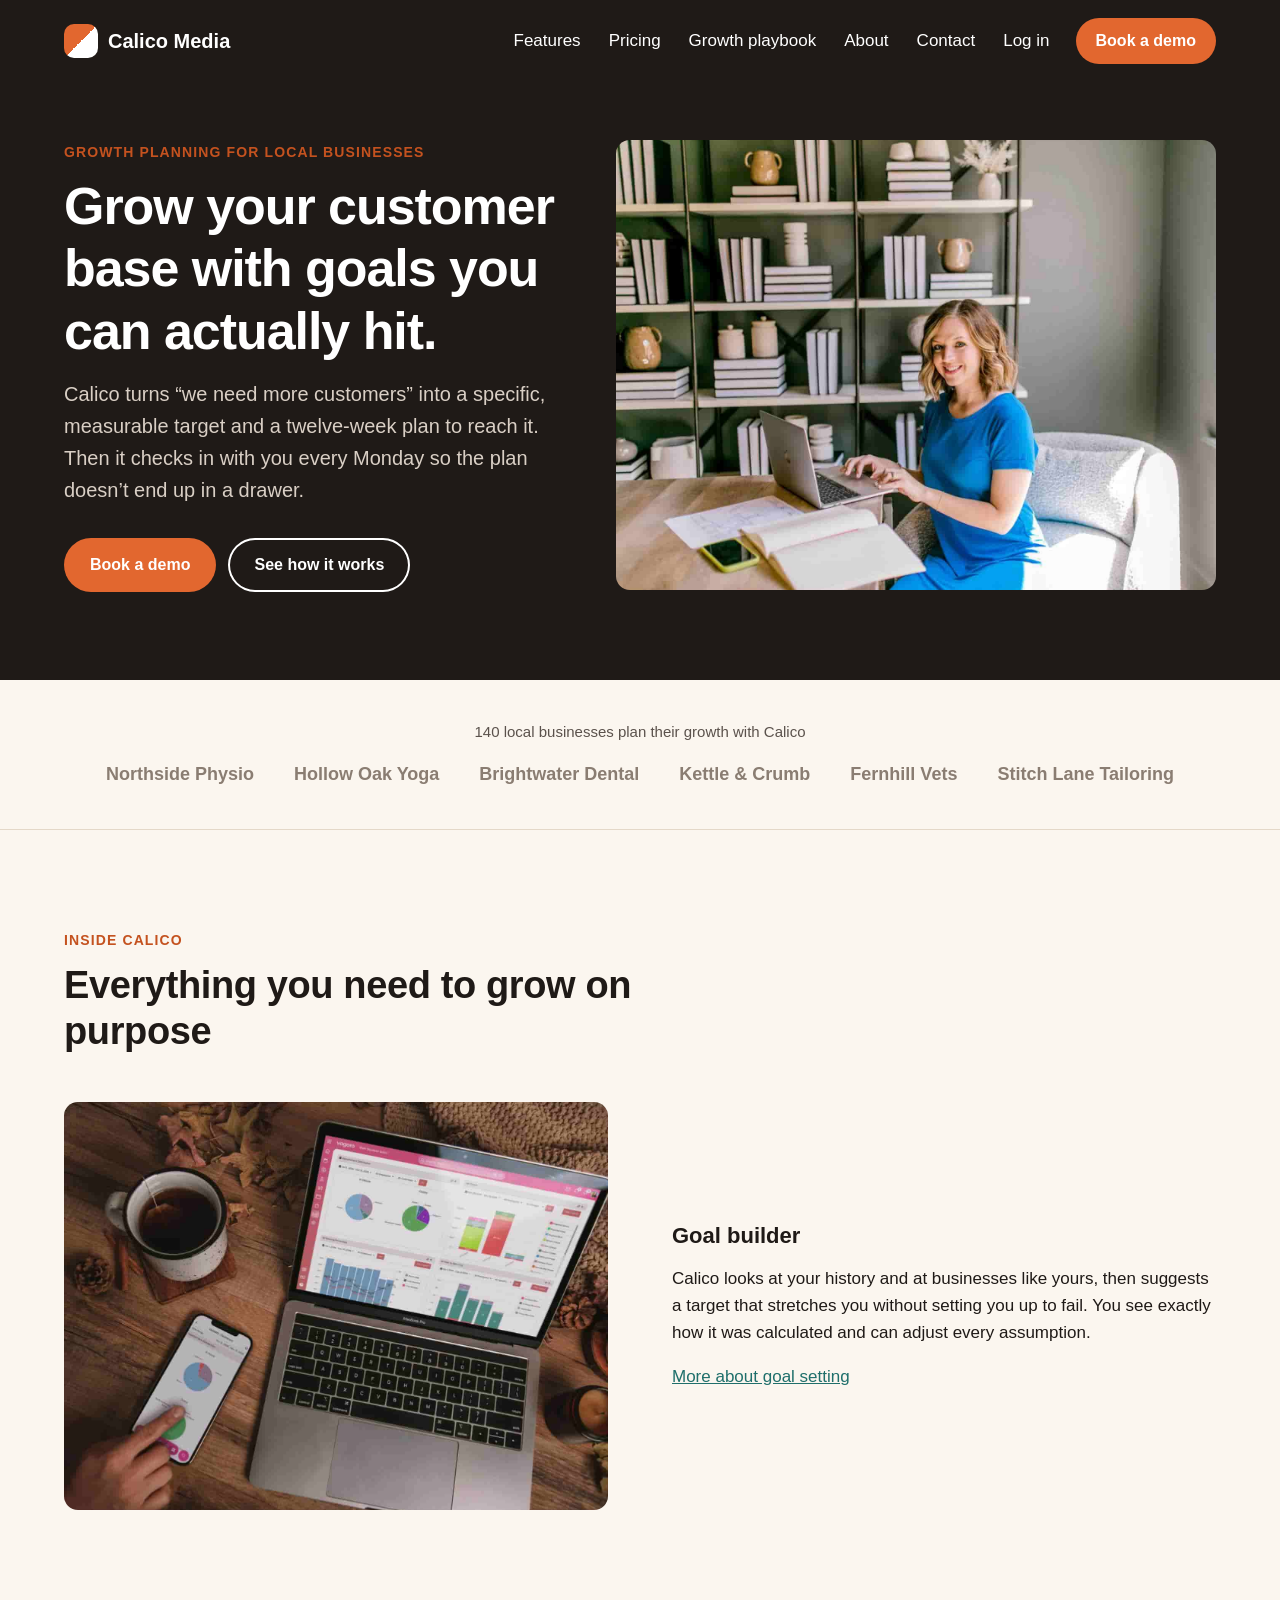
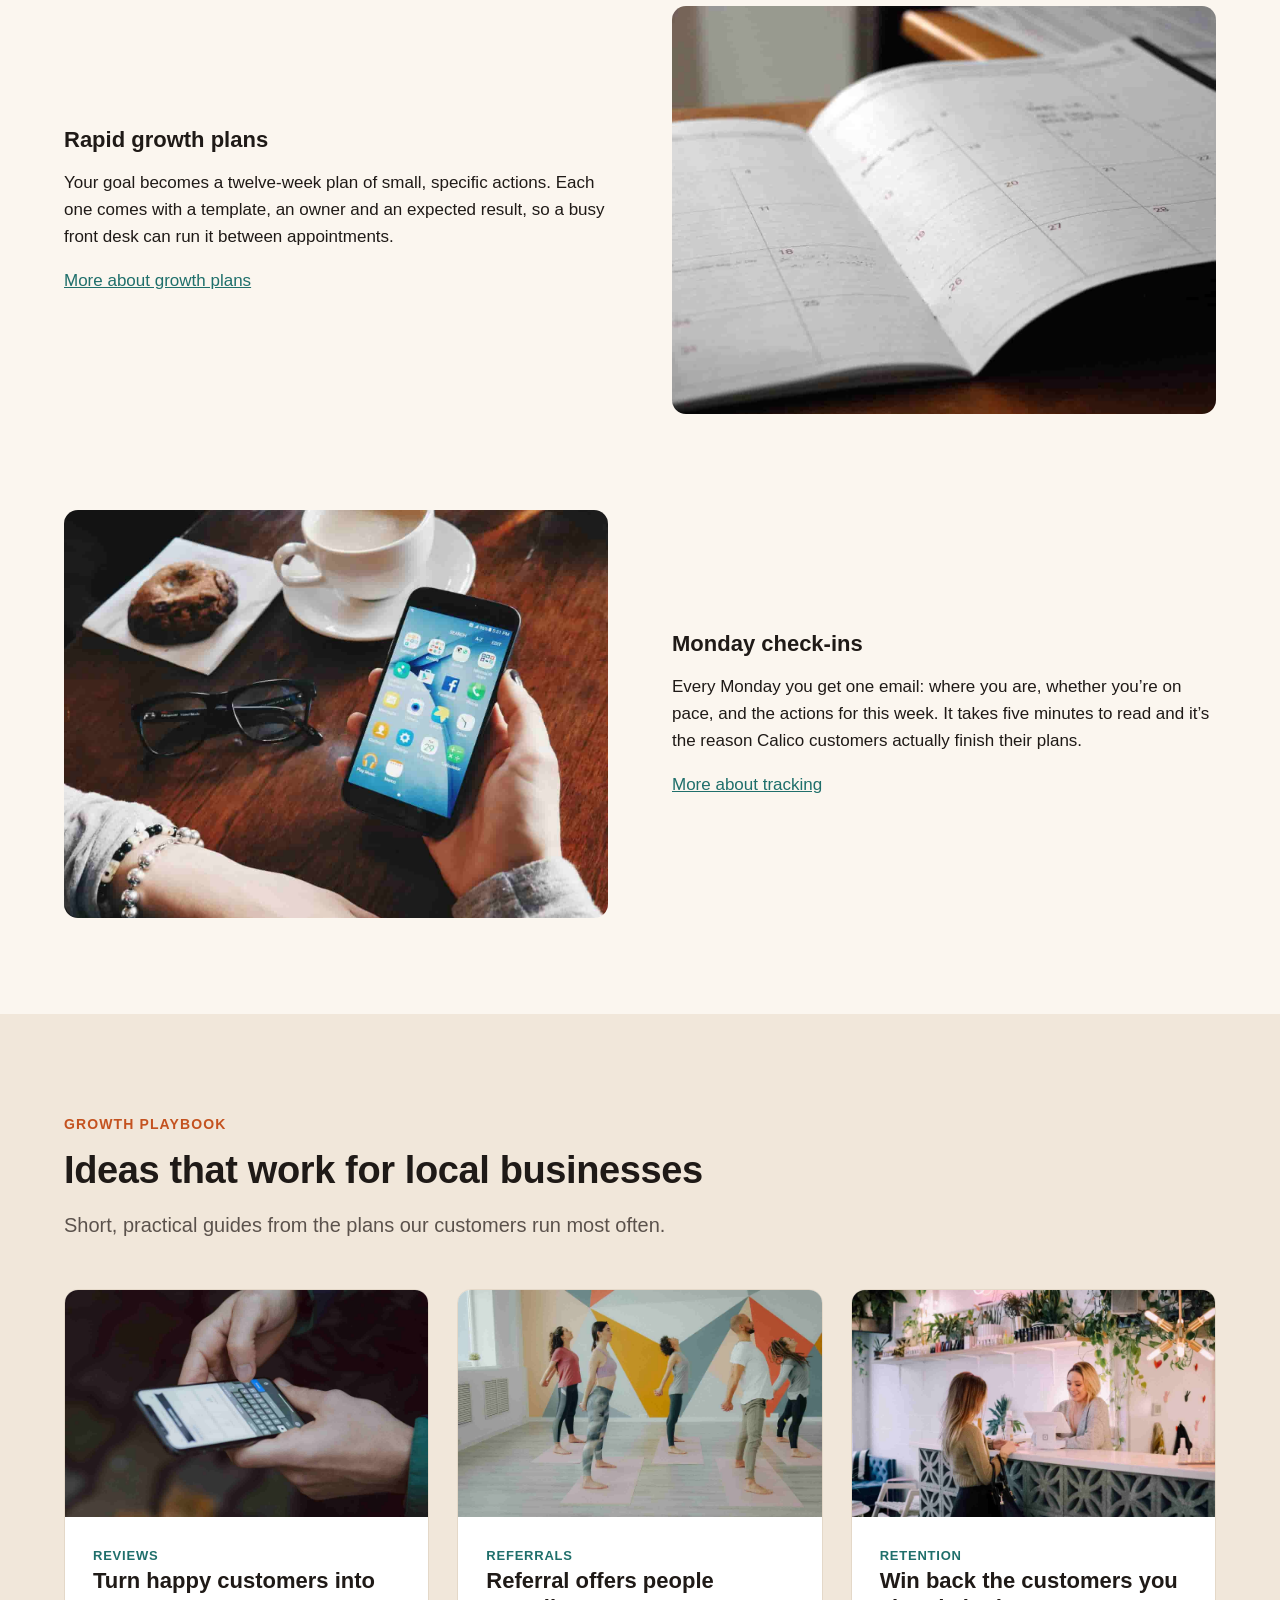
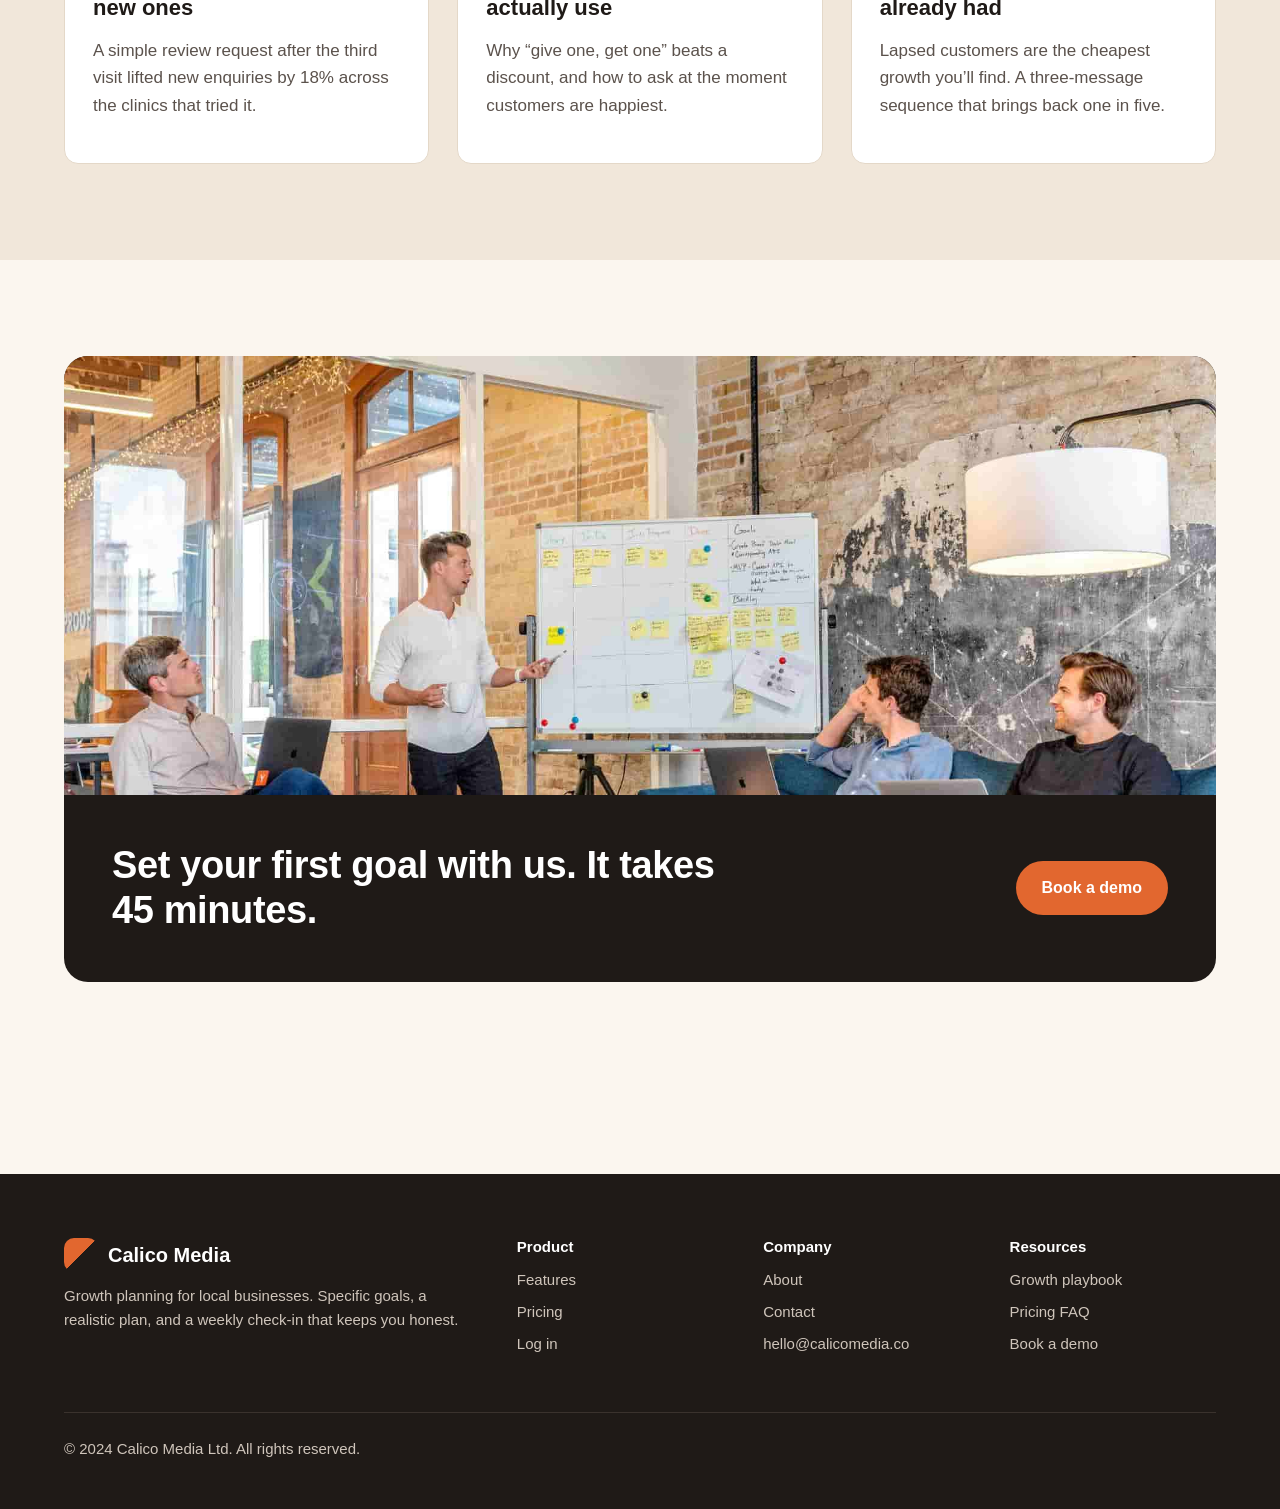
==== commit 5bd831a9: "cut page weight" ====
--- a/public/index.html
+++ b/public/index.html
@@ -5,49 +5,25 @@
   <meta name="viewport" content="width=device-width, initial-scale=1">
   <title>Calico Media | Growth planning for local businesses</title>
   <meta name="description" content="Calico helps local businesses grow their customer base with specific, measurable, realistic goals and a rapid growth plan you can run every week.">
-  <link rel="preconnect" href="https://fonts.googleapis.com">
-  <link rel="preconnect" href="https://fonts.gstatic.com" crossorigin>
-  <link href="https://fonts.googleapis.com/css2?family=Inter:wght@100;200;300;400;500;600;700;800;900&display=swap" rel="stylesheet">
   <link rel="stylesheet" href="css/styles.css">
-  <link rel="stylesheet" href="https://cdnjs.cloudflare.com/ajax/libs/font-awesome/6.5.2/css/all.min.css"/>
-  <script src="./js/script.js" defer></script>
 </head>
 <body>
   <header class="site-header site-header--home">
     <div class="container">
-        <a class="logo" href="index.html">
-            <span class="logo-mark"></span>Calico Media
-        </a>
-        <nav aria-label="Main">
-            <ul class="nav-links">
-                <li><a href="features.html">Features</a></li>
-                <li><a href="pricing.html">Pricing</a></li>
-                <li><a href="#playbook">Growth playbook</a></li>
-                <li><a href="about.html">About</a></li>
-                <li><a href="contact.html">Contact</a></li>
-                <li><a href="https://app.calicomedia.co/login">Log in</a></li>
-                <li><a class="nav__btn btn" href="contact.html">Book a demo</a></li>
-            </ul>
-        </nav>
-
-        <div class="dropdown">
-            <button class="dropdown__btn" id="dropdownBtn">
-                <i class="fa-solid fa-bars"></i>
-            </button>
-
-            <div class="dropdown__menu nav-links">
-                <a href="features.html">Features</a>
-                <a href="pricing.html">Pricing</a>
-                <a href="#playbook">Growth playbook</a>
-                <a href="about.html">About</a>
-                <a href="contact.html">Contact</a>
-                <a href="https://app.calicomedia.co/login">Log in</a>
-                <a href="contact.html">Book a demo</a>
-            </div>
-        </div>
-
+      <a class="logo" href="index.html"><span class="logo-mark"></span>Calico Media</a>
+      <nav aria-label="Main">
+        <ul class="nav-links">
+          <li><a href="features.html">Features</a></li>
+          <li><a href="pricing.html">Pricing</a></li>
+          <li><a href="#playbook">Growth playbook</a></li>
+          <li><a href="about.html">About</a></li>
+          <li><a href="contact.html">Contact</a></li>
+          <li><a href="https://app.calicomedia.co/login">Log in</a></li>
+          <li><a class="btn" href="contact.html">Book a demo</a></li>
+        </ul>
+      </nav>
     </div>
-</header>
+  </header>
 
   <main>
     <section class="hero">
@@ -62,7 +38,7 @@
           </div>
         </div>
         <div class="hero-media">
-          <img class="hero-image" src="images/hero-weekly-plan.jpg" alt="A business owner at her desk with a laptop and an open planner">
+          <img class="hero-image" srcset="images/hero-weekly-plan.jpg" alt="A business owner at her desk with a laptop and an open planner">
         </div>
       </div>
     </section>
@@ -90,7 +66,7 @@
 
         <div class="feature-row">
           <div class="feature-media">
-            <img src="images/feature-goal-builder.jpg" alt="Growth charts on a laptop and phone beside a cup of tea">
+            <img srcset="images/feature-goal-builder.jpg" alt="Growth charts on a laptop and phone beside a cup of tea" loading="lazy">
           </div>
           <div>
             <h3>Goal builder</h3>
@@ -101,7 +77,7 @@
 
         <div class="feature-row feature-row--reverse">
           <div class="feature-media">
-            <img src="images/feature-growth-plan.jpg" alt="An open planner showing the weeks ahead">
+            <img srcset="images/feature-growth-plan.jpg" alt="An open planner showing the weeks ahead" loading="lazy">
           </div>
           <div>
             <h3>Rapid growth plans</h3>
@@ -112,7 +88,7 @@
 
         <div class="feature-row">
           <div class="feature-media">
-            <img src="images/feature-monday-checkin.jpg" alt="Checking a phone over coffee on a Monday morning">
+            <img srcset="images/feature-monday-checkin.jpg" alt="Checking a phone over coffee on a Monday morning" loading="lazy">
           </div>
           <div>
             <h3>Monday check-ins</h3>
@@ -132,7 +108,7 @@
         </div>
         <div class="playbook-grid">
           <article class="card">
-            <img src="images/playbook-reviews.jpg" alt="A customer typing a review on their phone">
+            <img srcset="images/playbook-reviews.jpg" alt="A customer typing a review on their phone" loading="lazy">
             <div class="card-body">
               <span class="card-tag">Reviews</span>
               <h3>Turn happy customers into new ones</h3>
@@ -140,7 +116,7 @@
             </div>
           </article>
           <article class="card">
-            <img src="images/playbook-referrals.jpg" alt="A group class stretching together in a yoga studio">
+            <img srcset="images/playbook-referrals.jpg" alt="A group class stretching together in a yoga studio" loading="lazy">
             <div class="card-body">
               <span class="card-tag">Referrals</span>
               <h3>Referral offers people actually use</h3>
@@ -148,7 +124,7 @@
             </div>
           </article>
           <article class="card">
-            <img src="images/playbook-rebooking.jpg" alt="A customer at the front desk booking her next visit">
+            <img srcset="images/playbook-rebooking.jpg" alt="A customer at the front desk booking her next visit" loading="lazy">
             <div class="card-body">
               <span class="card-tag">Retention</span>
               <h3>Win back the customers you already had</h3>
@@ -162,7 +138,7 @@
     <section class="section">
       <div class="container">
         <div class="cta-band">
-          <img src="images/team-workshop.jpg" alt="The Calico Media team planning around a whiteboard">
+          <img srcset="images/team-workshop.jpg" alt="The Calico Media team planning around a whiteboard" loading="lazy">
           <div class="cta-body">
             <h2>Set your first goal with us. It takes 45 minutes.</h2>
             <a class="btn" href="contact.html">Book a demo</a>
--- a/public/css/styles.css
+++ b/public/css/styles.css
@@ -1,4 +1,18 @@
 /* Calico Media marketing site */
+@font-face {
+  font-family: 'inter';
+  src: url(../fonts/Inter_18pt-Regular.ttf);
+  font-weight: 400;
+  font-style: normal;
+}
+
+@font-face {
+  font-family: 'inter';
+  src: url(../fonts/Inter_18pt-Bold.ttf);
+  font-weight: 700;
+  font-style: normal;
+}
+
 
 :root {
   --ink: #1f1a17;
@@ -21,12 +35,7 @@
 
 body {
   margin: 0;
-  font-family:
-    "Inter",
-    -apple-system,
-    BlinkMacSystemFont,
-    "Segoe UI",
-    sans-serif;
+  font-family: 'Inter', -apple-system, BlinkMacSystemFont, 'Segoe UI', sans-serif;
   font-weight: 400;
   font-size: 17px;
   line-height: 1.6;
@@ -164,13 +173,7 @@
   width: 34px;
   height: 34px;
   border-radius: 10px;
-  background: linear-gradient(
-    135deg,
-    var(--orange) 0%,
-    var(--orange) 50%,
-    var(--ink) 50%,
-    var(--ink) 100%
-  );
+  background: linear-gradient(135deg, var(--orange) 0%, var(--orange) 50%, var(--ink) 50%, var(--ink) 100%);
 }
 
 .nav-links {
@@ -189,7 +192,7 @@
 }
 
 .nav-links a:hover,
-.nav-links a[aria-current="page"] {
+.nav-links a[aria-current='page'] {
   color: var(--orange-dark);
 }
 
@@ -204,17 +207,11 @@
 }
 
 .site-header--home .logo-mark {
-  background: linear-gradient(
-    135deg,
-    var(--orange) 0%,
-    var(--orange) 50%,
-    var(--white) 50%,
-    var(--white) 100%
-  );
+  background: linear-gradient(135deg, var(--orange) 0%, var(--orange) 50%, var(--white) 50%, var(--white) 100%);
 }
 
 .site-header--home .container {
-  flex-wrap: wrap;
+  flex-wrap: nowrap;
 }
 
 .site-header--home nav {
@@ -245,10 +242,6 @@
   padding: 10px 20px;
 }
 
-.dropdown {
-  display: none;
-}
-
 /* Home hero */
 
 .hero {
@@ -264,7 +257,6 @@
 }
 
 .hero-text {
-  width: 50%;
   flex: 1;
 }
 
@@ -280,8 +272,8 @@
 }
 
 .hero-media {
-  width: 50%;
-  flex-shrink: 1;
+  width: 600px;
+  flex-shrink: 0;
 }
 
 .hero-image {
@@ -361,7 +353,7 @@
 }
 
 .check-list li::before {
-  content: "";
+  content: '';
   position: absolute;
   left: 0;
   top: 6px;
@@ -428,7 +420,7 @@
 
 .playbook-grid {
   display: grid;
-  grid-template-columns: repeat(3, 2fr);
+  grid-template-columns: repeat(auto-fit, minmax(300px, 1fr));
   gap: 28px;
 }
 
@@ -480,7 +472,7 @@
 }
 
 .icon-dot::after {
-  content: "";
+  content: '';
   position: absolute;
   inset: 13px;
   border-radius: 50%;
@@ -768,25 +760,6 @@
   padding-top: 24px;
 }
 
-@media (max-width: 868px) {
-  .playbook-grid {
-    grid-template-columns: repeat(2, 1fr);
-  }
-
-  .hero-inner {
-    flex-direction: column-reverse;
-  }
-
-  .hero-text {
-    text-align: center;
-    width: 100%;
-  }
-
-  .hero-media {
-    width: 100%;
-  }
-}
-
 @media (max-width: 768px) {
   h1 {
     font-size: 40px;
@@ -810,82 +783,8 @@
     order: 0;
   }
 
-  .site-header .container {
-    position: relative;
-  }
-
-  .site-header--home .nav-links li {
-    display: none;
-  }
-
-  .dropdown {
-    display: block;
-  }
-
-  .dropdown__btn {
-    display: flex;
-    justify-content: center;
-    align-items: center;
-    color: var(--white);
-    background: none;
-    border: none;
-    width: 100%;
-    font-size: 24px;
-    cursor: pointer;
-  }
-
-  .dropdown__btn:hover {
-    transform: scale(1.05);
-    transition: all 300ms;
-  }
-
-  .dropdown__btn:active {
-    transform: scale(0.8);
-  }
-
-  .dropdown__menu {
-    display: flex;
-    flex-direction: column;
-    position: absolute;
-    top: 100%;
-    left: 0;
-    width: 100%;
-    padding: 0 20px;
-    z-index: 100;
-    background: var(--ink);
-
-    max-height: 0;
-    overflow: hidden;
-    opacity: 0;
-    visibility: hidden;
-
-    transition:
-      max-height 0.4s ease,
-      opacity 0.3s ease,
-      visibility 0.4s ease;
-  }
-
-  .dropdown__menu a {
-    margin-top: 8px;
-  }
-
-  .dropdown__menu.active {
-    max-height: 400px;
-    opacity: 1;
-    visibility: visible;
-    padding: 20px;
-  }
-
-  .hero-actions {
-    justify-content: center;
-  }
-
   .card-grid {
     grid-template-columns: repeat(2, 1fr);
-  }
-
-  .playbook-grid {
-    grid-template-columns: 1fr;
   }
 
   .contact-layout {
@@ -903,10 +802,6 @@
     font-size: 34px;
   }
 
-  .hero-media {
-    width: auto;
-  }
-
   .card-grid {
     grid-template-columns: 1fr;
   }
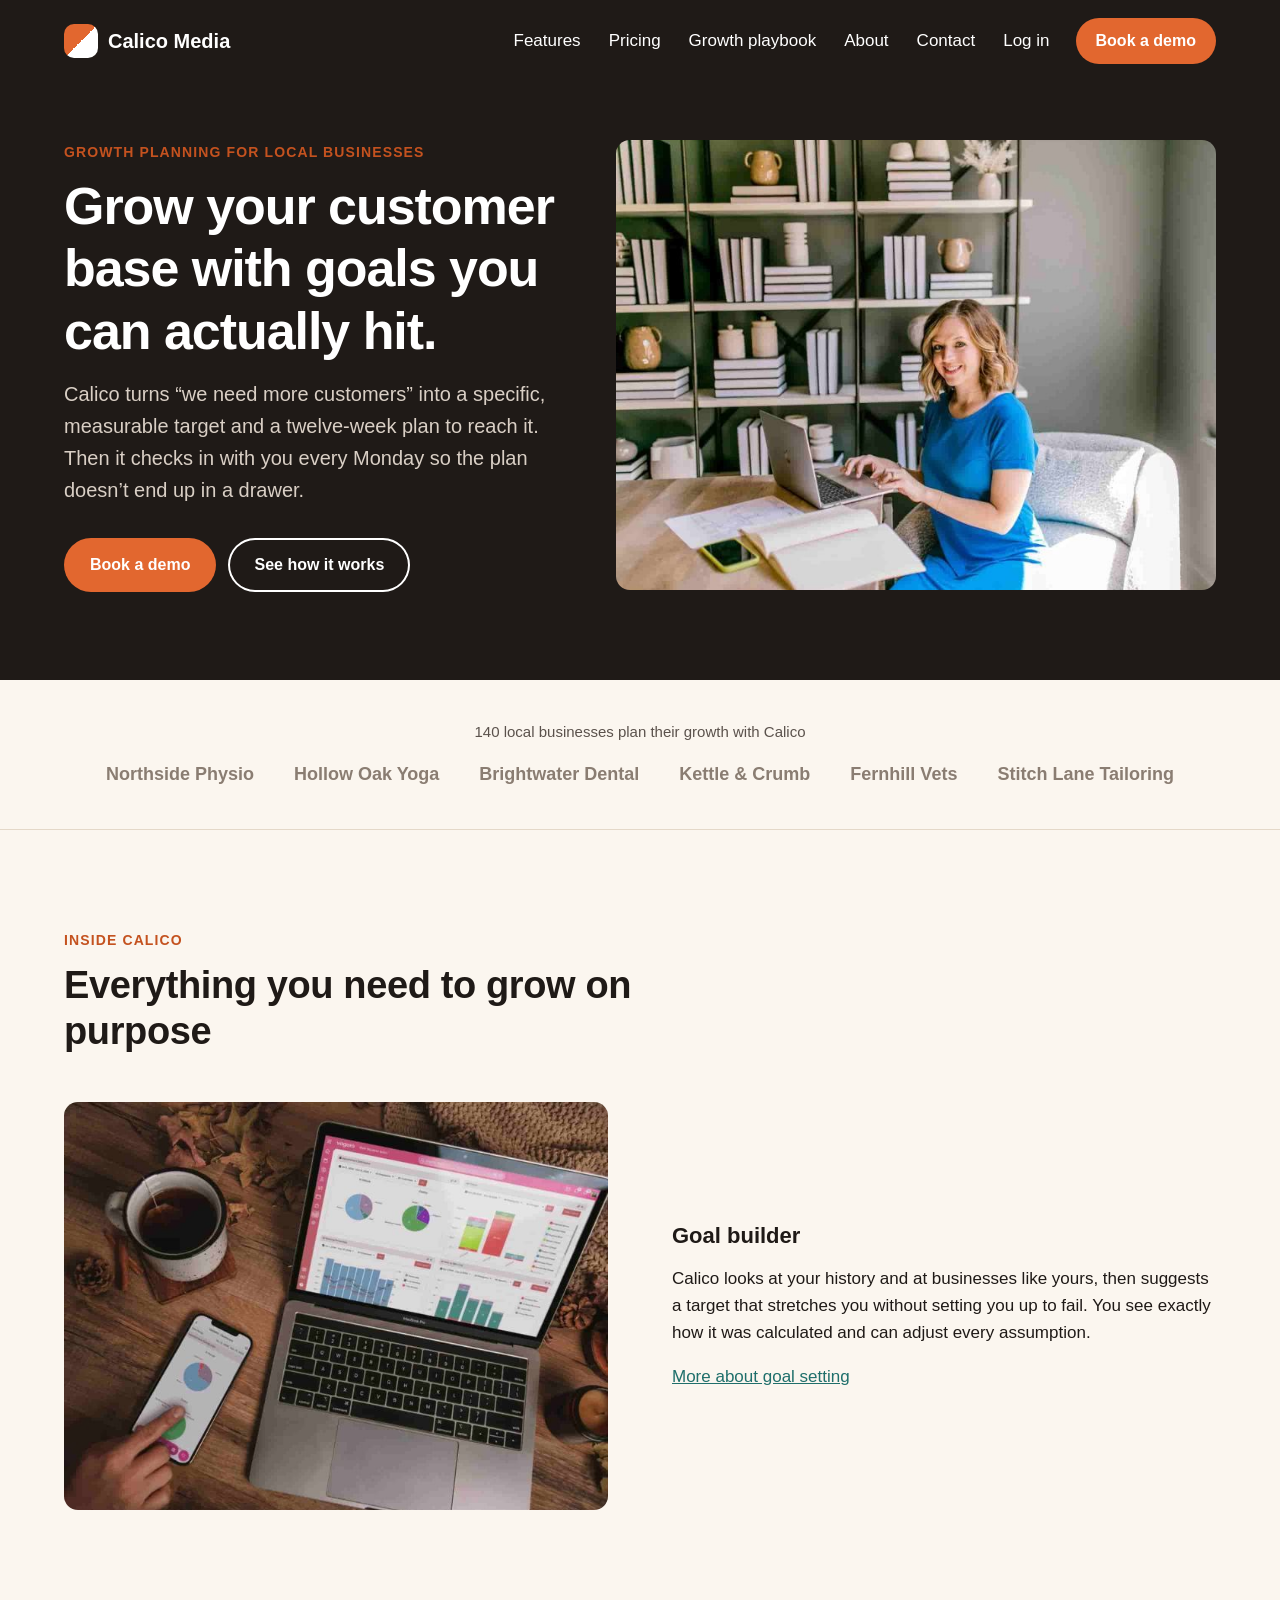
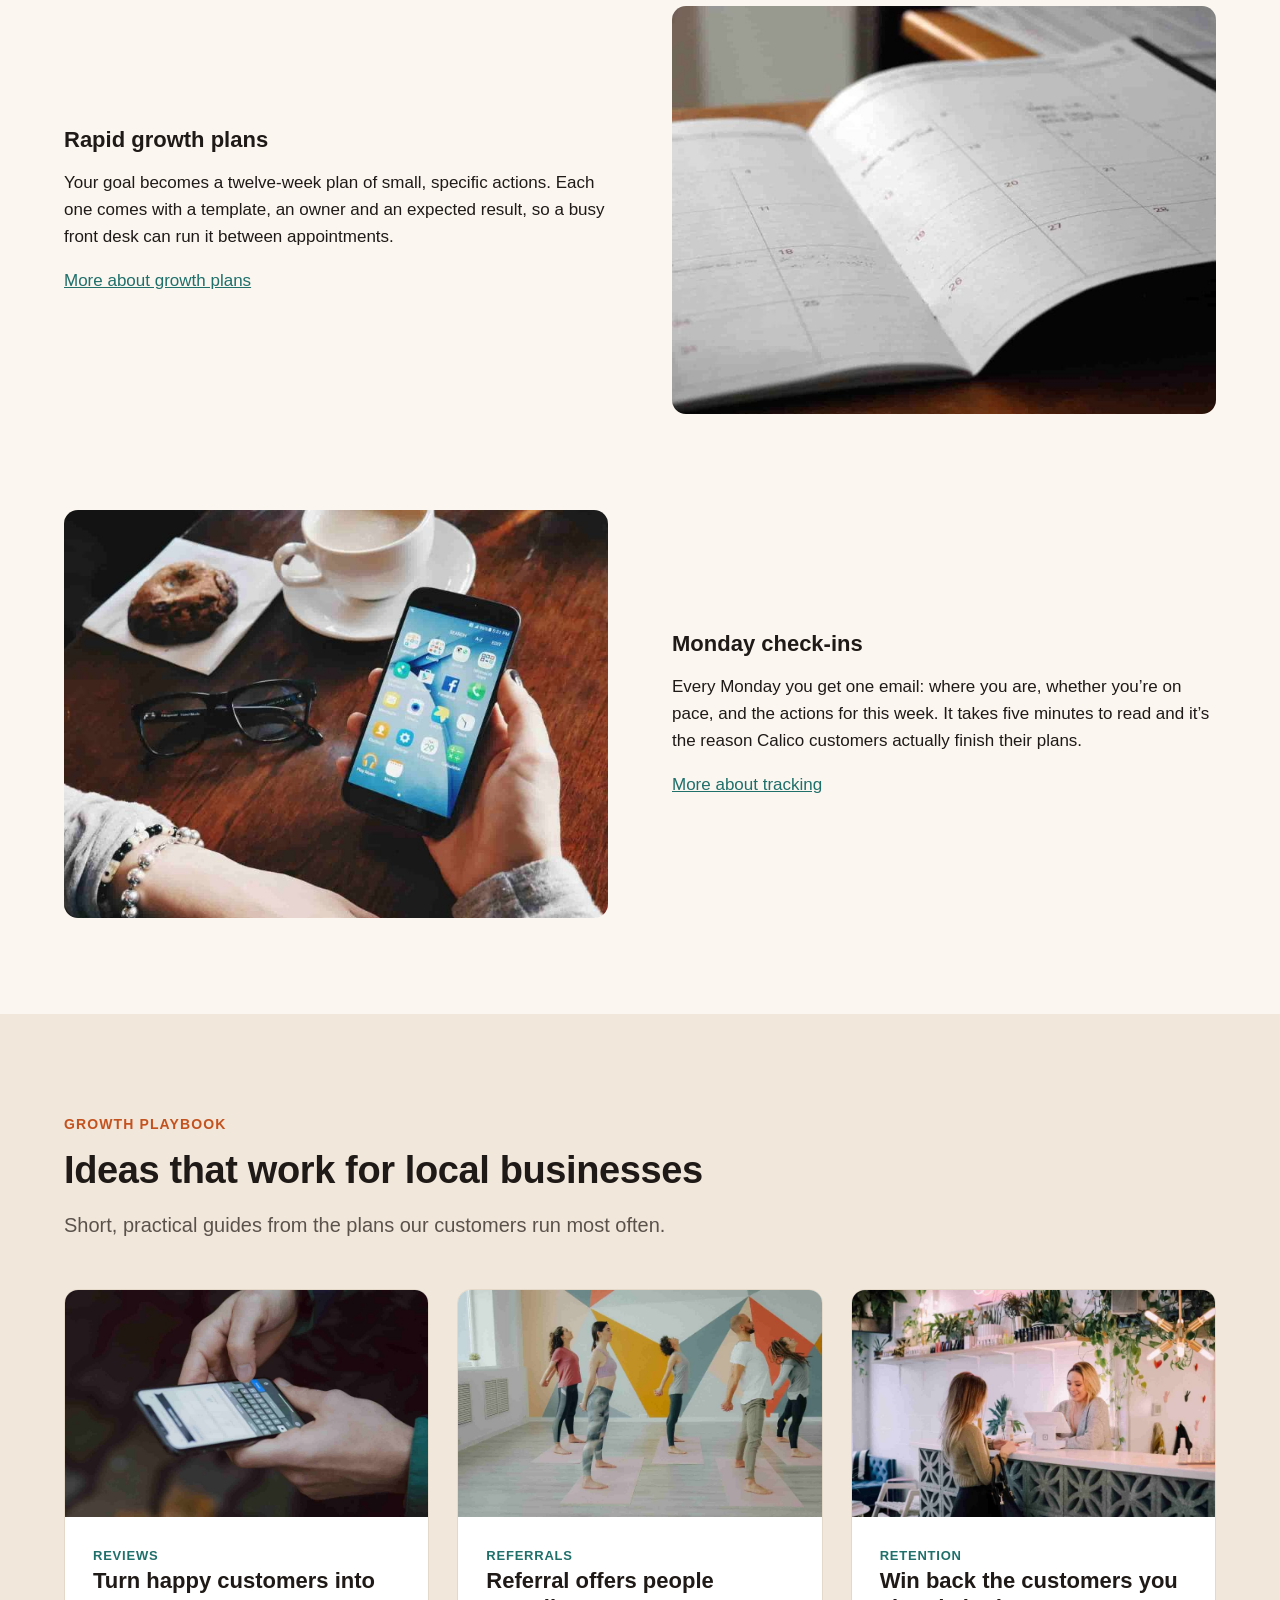
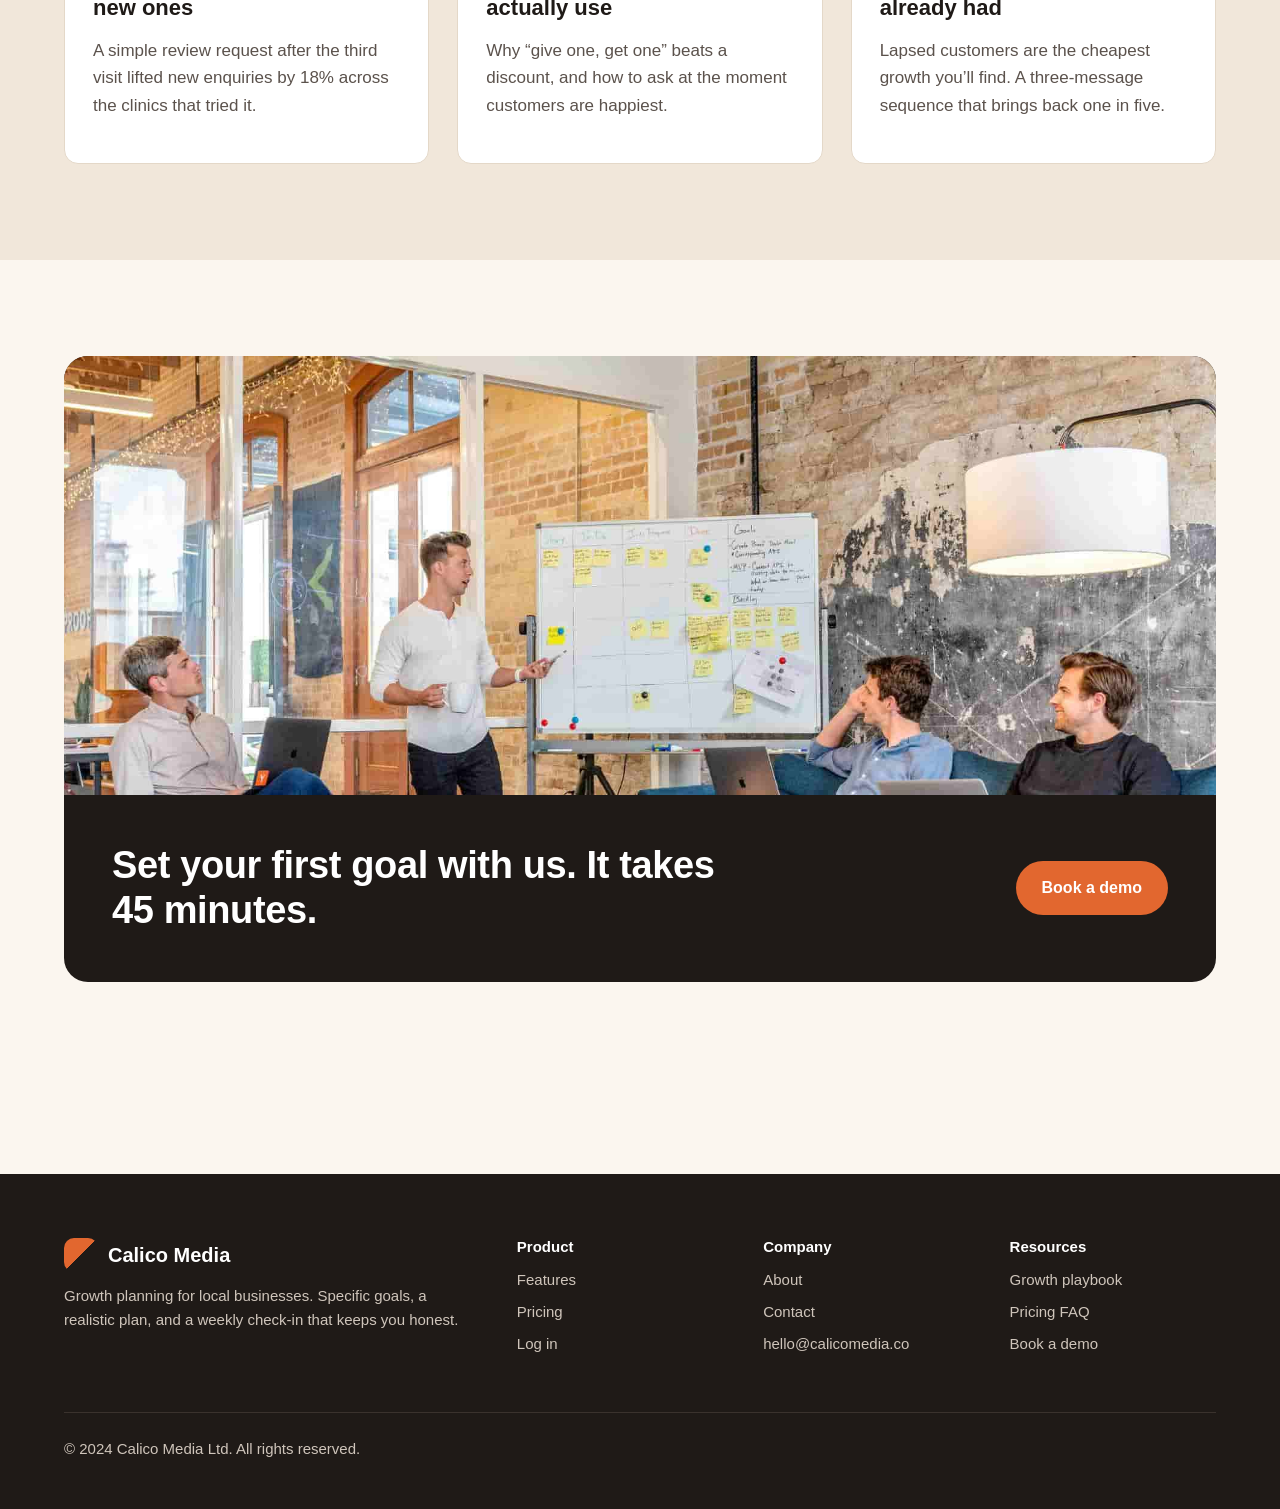
==== commit 5de042f2: "fixed: img rendering" ====
--- a/public/index.html
+++ b/public/index.html
@@ -38,7 +38,14 @@
           </div>
         </div>
         <div class="hero-media">
-          <img class="hero-image" srcset="images/hero-weekly-plan.jpg" alt="A business owner at her desk with a laptop and an open planner">
+          <img class="hero-image" 
+          src="images/hero-weekly-plan-1430.jpg"
+          srcset="
+          images/hero-weekly-plan-1430.jpg 1430w,
+          images/hero-weekly-plan-715.jpg 715w
+          " 
+          sizes="(max-width: 768px) 100vw, 600px"
+          alt="A business owner at her desk with a laptop and an open planner">
         </div>
       </div>
     </section>
@@ -66,7 +73,14 @@
 
         <div class="feature-row">
           <div class="feature-media">
-            <img srcset="images/feature-goal-builder.jpg" alt="Growth charts on a laptop and phone beside a cup of tea" loading="lazy">
+            <img 
+            src="images/feature-goal-builder-1720.jpg"
+            srcset="
+            images/feature-goal-builder-1720.jpg 1720w, 
+            images/feature-goal-builder-715.jpg 715w
+            " 
+            sizes="(max-width: 768px) 100vw, 568px"
+            alt="Growth charts on a laptop and phone beside a cup of tea" loading="lazy">
           </div>
           <div>
             <h3>Goal builder</h3>
@@ -77,7 +91,14 @@
 
         <div class="feature-row feature-row--reverse">
           <div class="feature-media">
-            <img srcset="images/feature-growth-plan.jpg" alt="An open planner showing the weeks ahead" loading="lazy">
+            <img 
+            src="images/feature-growth-plan-1430.jpg"
+            srcset="
+            images/feature-growth-plan-1430.jpg 1430w, 
+            images/feature-growth-plan-715.jpg 715w
+            " 
+            sizes="(max-width: 768px) 100vw, 568px"
+            alt="An open planner showing the weeks ahead" loading="lazy">
           </div>
           <div>
             <h3>Rapid growth plans</h3>
@@ -88,7 +109,14 @@
 
         <div class="feature-row">
           <div class="feature-media">
-            <img srcset="images/feature-monday-checkin.jpg" alt="Checking a phone over coffee on a Monday morning" loading="lazy">
+            <img 
+            src="images/feature-monday-checkin-1430.jpg"
+            srcset="
+            images/feature-monday-checkin-1430.jpg 1430w, 
+            images/feature-monday-checkin-715.jpg 715w
+            " 
+            sizes="(max-width: 768px) 100vw, 568px"
+            alt="Checking a phone over coffee on a Monday morning" loading="lazy">
           </div>
           <div>
             <h3>Monday check-ins</h3>
@@ -108,7 +136,17 @@
         </div>
         <div class="playbook-grid">
           <article class="card">
-            <img srcset="images/playbook-reviews.jpg" alt="A customer typing a review on their phone" loading="lazy">
+            <img 
+            src="images/playbook-reviews-1728.jpg"
+            srcset="
+            images/playbook-reviews-1728.jpg 1728w,
+            images/playbook-reviews-864.jpg 864w
+            " 
+            sizes="
+            (max-width: 690px) 100vw,
+            (max-width 768px) 568px, 381.3px
+            "
+            alt="A customer typing a review on their phone" loading="lazy">
             <div class="card-body">
               <span class="card-tag">Reviews</span>
               <h3>Turn happy customers into new ones</h3>
@@ -116,7 +154,17 @@
             </div>
           </article>
           <article class="card">
-            <img srcset="images/playbook-referrals.jpg" alt="A group class stretching together in a yoga studio" loading="lazy">
+            <img 
+            src="images/playbook-referrals-1720.jpg"
+            srcset="
+            images/playbook-referrals-1720.jpg 1720w,
+            images/playbook-referrals-860.jpg 860w
+            " 
+            sizes="
+            (max-width: 690px) 100vw,
+            (max-width 768px) 568px, 381.3px
+            "
+            alt="A group class stretching together in a yoga studio" loading="lazy">
             <div class="card-body">
               <span class="card-tag">Referrals</span>
               <h3>Referral offers people actually use</h3>
@@ -124,7 +172,17 @@
             </div>
           </article>
           <article class="card">
-            <img srcset="images/playbook-rebooking.jpg" alt="A customer at the front desk booking her next visit" loading="lazy">
+            <img 
+            src="images/playbook-rebooking-1728.jpg"
+            srcset="
+            images/playbook-rebooking-1728.jpg 1728w,
+            images/playbook-rebooking-864.jpg 864w
+            " 
+            sizes="
+            (max-width: 690px) 100vw,
+            (max-width 768px) 568px, 381.3px
+            "
+            alt="A customer at the front desk booking her next visit" loading="lazy">
             <div class="card-body">
               <span class="card-tag">Retention</span>
               <h3>Win back the customers you already had</h3>
@@ -138,7 +196,14 @@
     <section class="section">
       <div class="container">
         <div class="cta-band">
-          <img srcset="images/team-workshop.jpg" alt="The Calico Media team planning around a whiteboard" loading="lazy">
+          <img 
+          src="images/team-workshop-1920.jpg"
+          srcset="
+          images/team-workshop-1920.jpg 1920w, 
+          images/team-workshop-960.jpg 960w
+          " 
+          sizes="100vw"
+          alt="The Calico Media team planning around a whiteboard" loading="lazy">
           <div class="cta-body">
             <h2>Set your first goal with us. It takes 45 minutes.</h2>
             <a class="btn" href="contact.html">Book a demo</a>
--- a/public/css/styles.css
+++ b/public/css/styles.css
@@ -1,18 +1,4 @@
 /* Calico Media marketing site */
-@font-face {
-  font-family: 'inter';
-  src: url(../fonts/Inter_18pt-Regular.ttf);
-  font-weight: 400;
-  font-style: normal;
-}
-
-@font-face {
-  font-family: 'inter';
-  src: url(../fonts/Inter_18pt-Bold.ttf);
-  font-weight: 700;
-  font-style: normal;
-}
-
 
 :root {
   --ink: #1f1a17;
@@ -420,7 +406,7 @@
 
 .playbook-grid {
   display: grid;
-  grid-template-columns: repeat(auto-fit, minmax(300px, 1fr));
+  grid-template-columns: repeat(3, 1fr);
   gap: 28px;
 }
 
@@ -642,6 +628,11 @@
 }
 
 /* Contact */
+
+.honeypot {
+  position: absolute;
+  left: -9999px;
+}
 
 .contact-layout {
   display: grid;
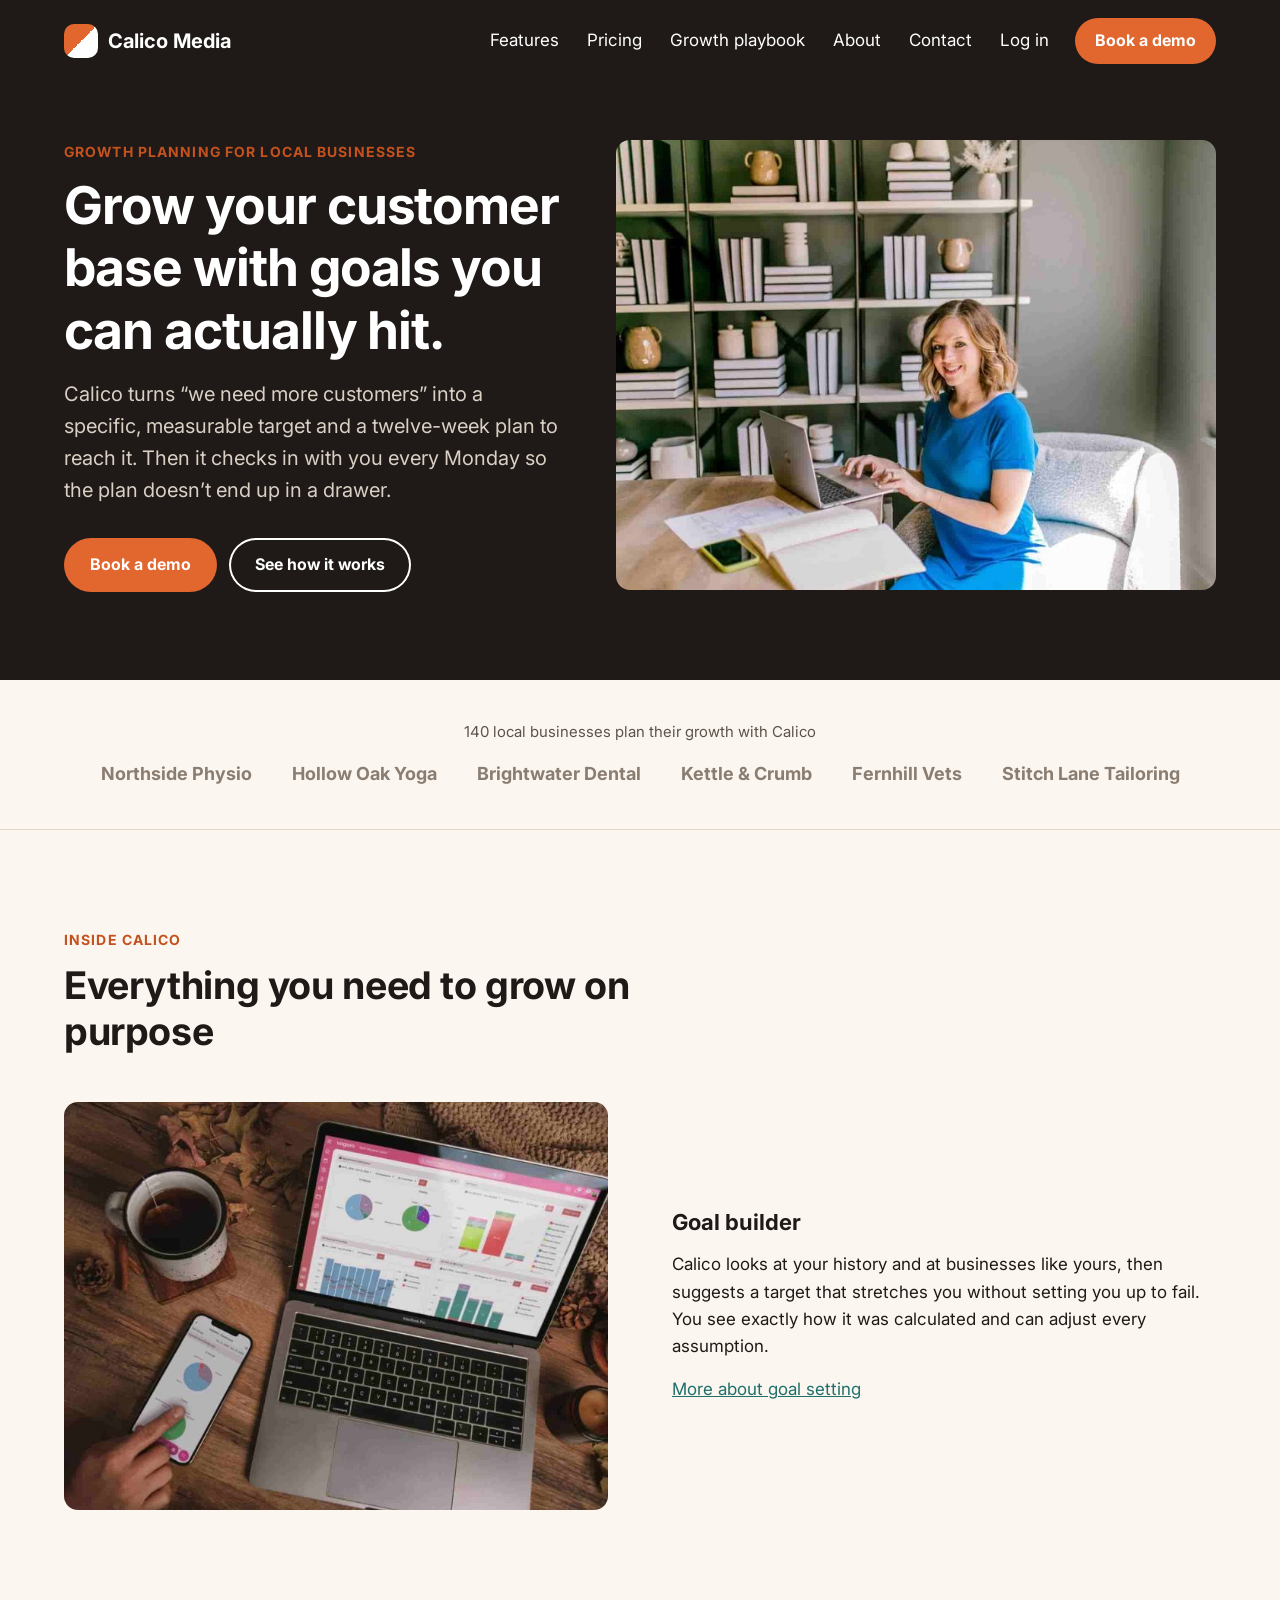
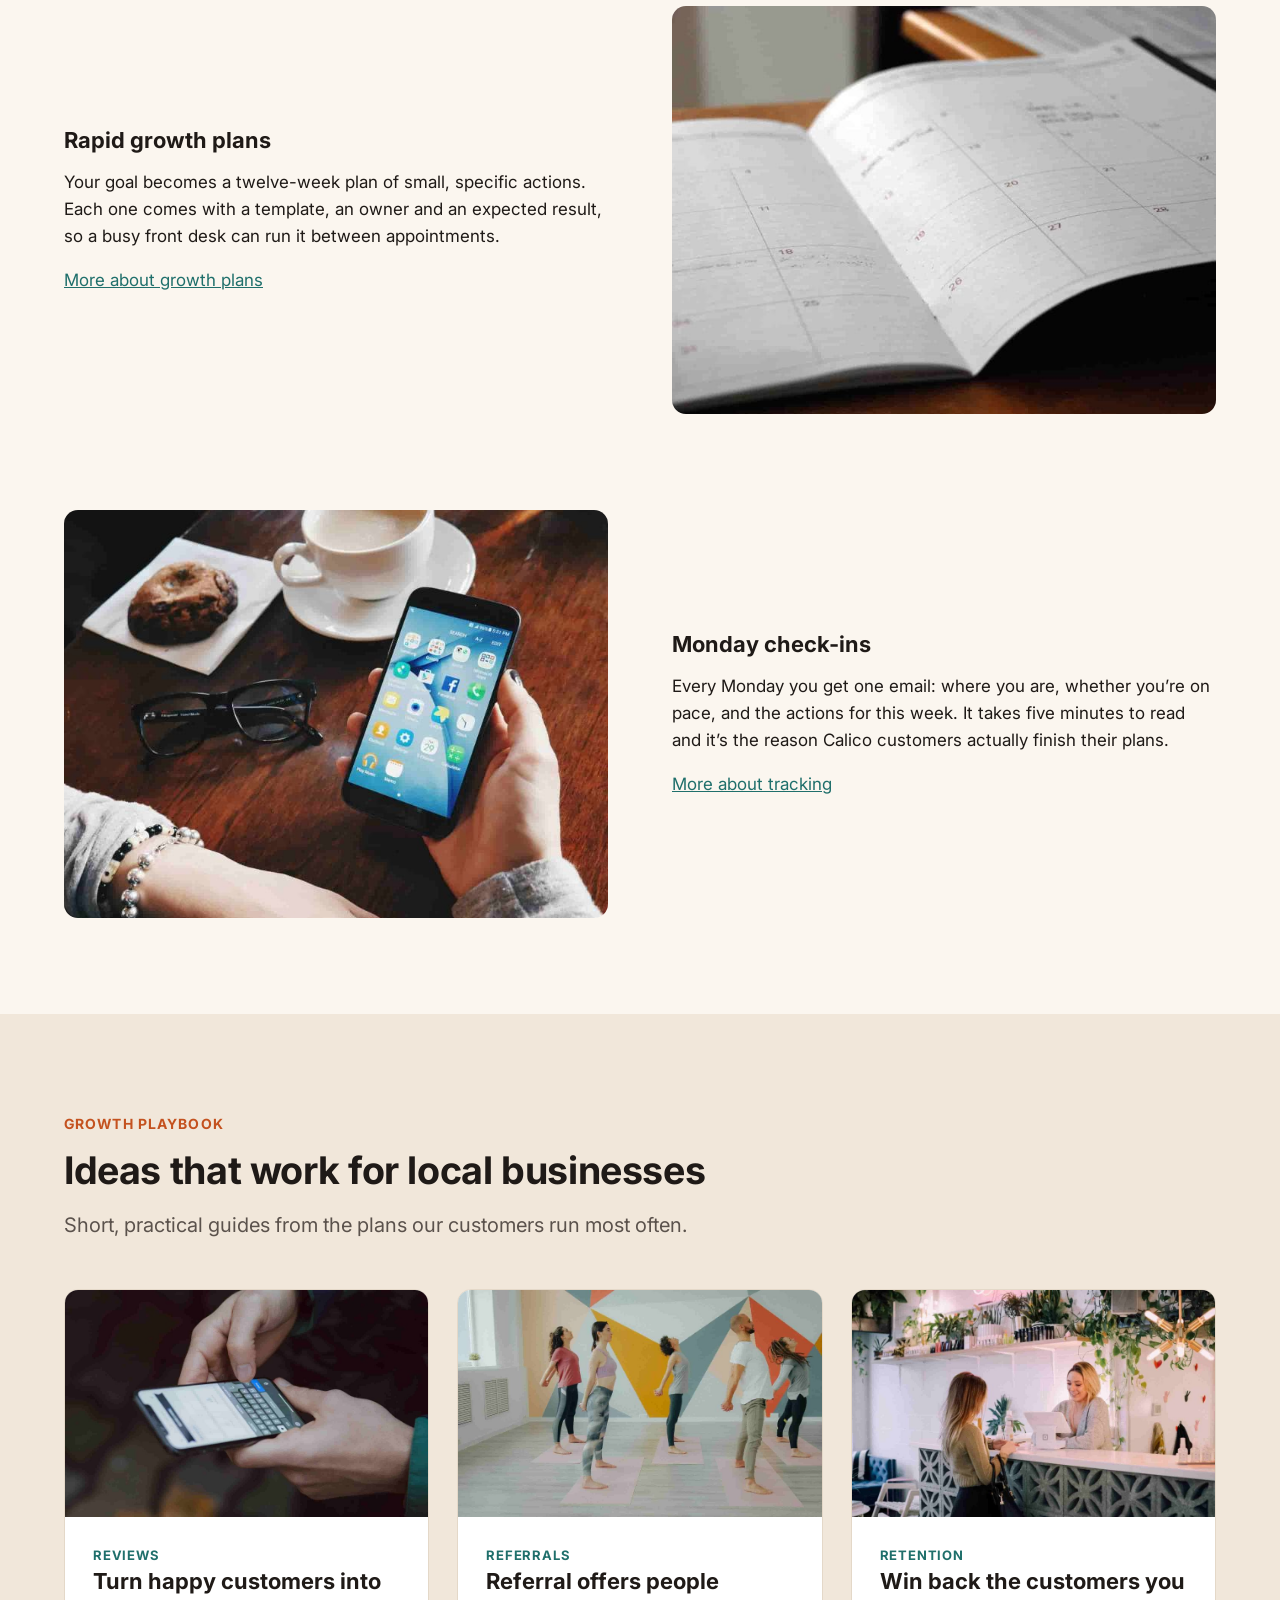
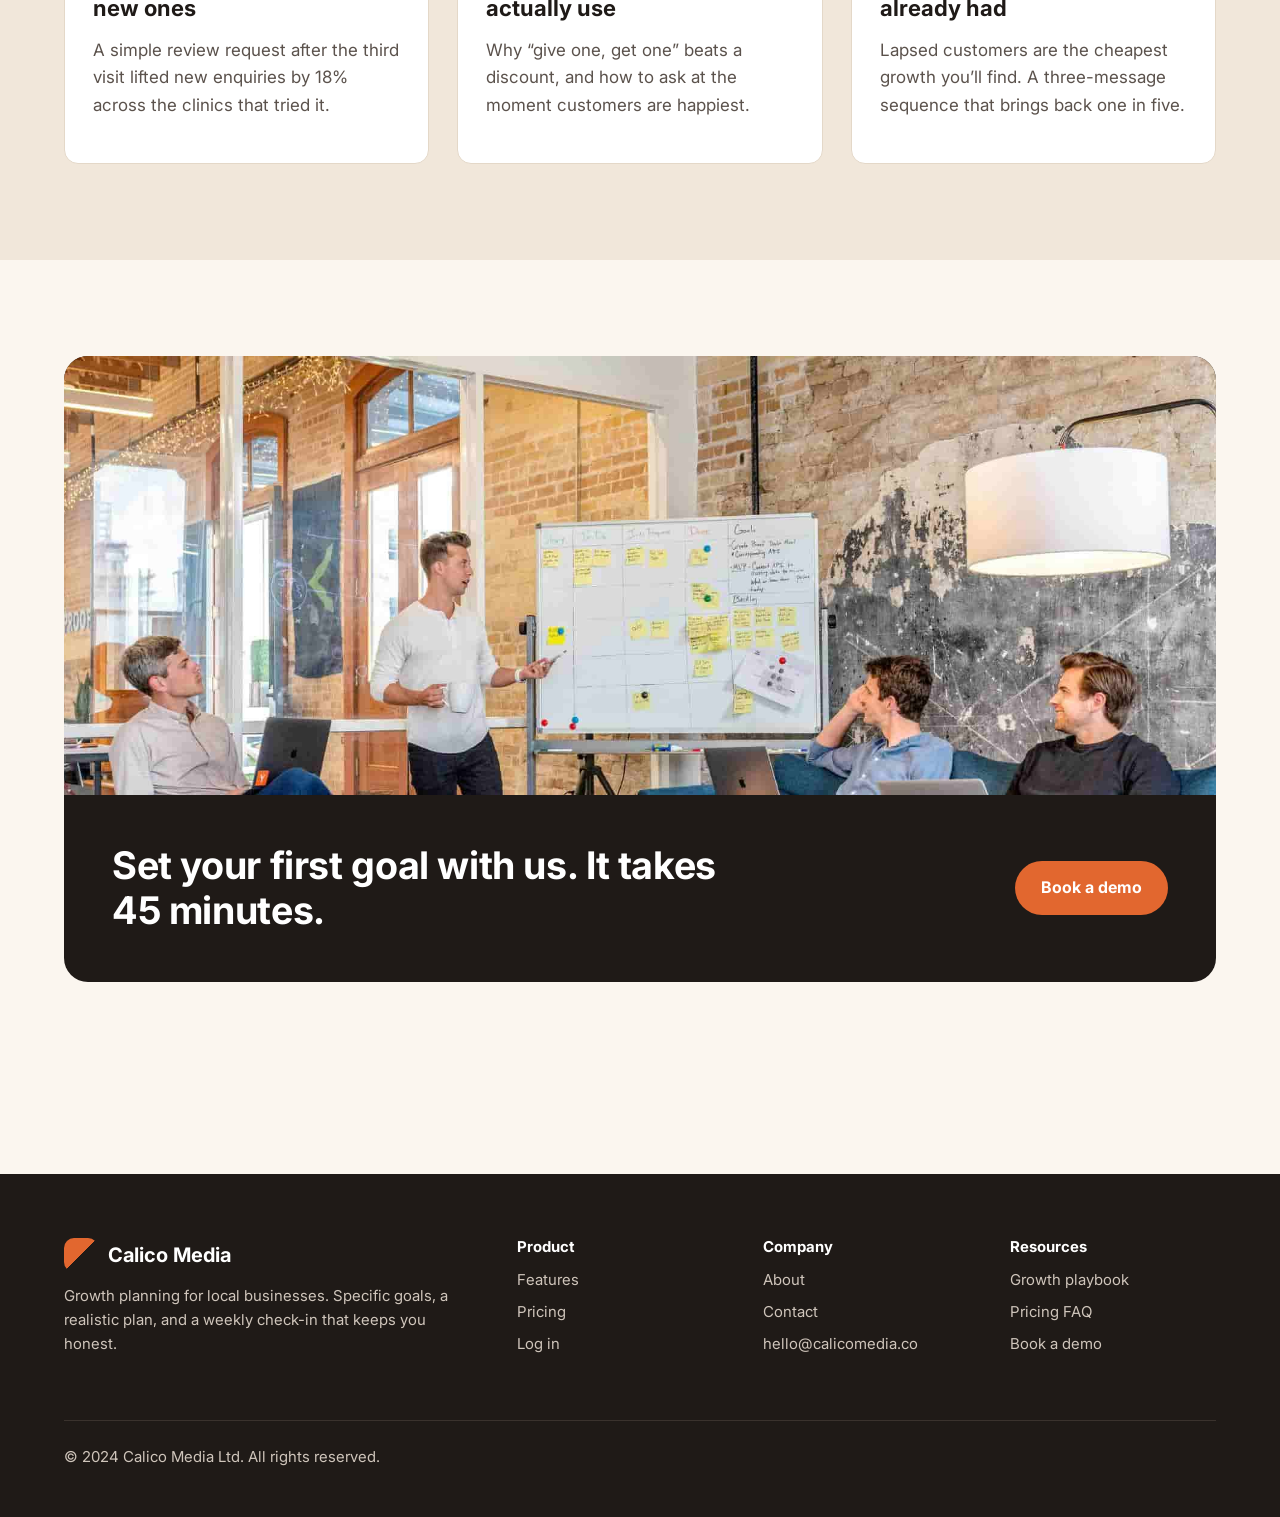
==== commit 61227837: "changed fonts to diffrent file" ====
--- a/public/index.html
+++ b/public/index.html
@@ -76,7 +76,7 @@
             <img 
             src="images/feature-goal-builder-1720.jpg"
             srcset="
-            images/feature-goal-builder-1720.jpg 1720w, 
+            images/feature-goal-builder-1430.jpg 1430w, 
             images/feature-goal-builder-715.jpg 715w
             " 
             sizes="(max-width: 768px) 100vw, 568px"
@@ -143,9 +143,9 @@
             images/playbook-reviews-864.jpg 864w
             " 
             sizes="
-            (max-width: 690px) 100vw,
-            (max-width 768px) 568px, 381.3px
-            "
+              (max-width: 690px) 100vw,
+              (max-width: 768px) 568px, 381.3px
+              "
             alt="A customer typing a review on their phone" loading="lazy">
             <div class="card-body">
               <span class="card-tag">Reviews</span>
@@ -162,7 +162,7 @@
             " 
             sizes="
             (max-width: 690px) 100vw,
-            (max-width 768px) 568px, 381.3px
+            (max-width: 768px) 568px, 381.3px
             "
             alt="A group class stretching together in a yoga studio" loading="lazy">
             <div class="card-body">
--- a/public/css/styles.css
+++ b/public/css/styles.css
@@ -1,4 +1,18 @@
 /* Calico Media marketing site */
+@font-face {
+  font-family: 'inter';
+  src: url(../fonts/Inter_18pt-Regular-Latin.woff2);
+  font-weight: 400;
+  font-style: normal;
+}
+
+@font-face {
+  font-family: 'inter';
+  src: url(../fonts/Inter_18pt-Bold-Latin.woff2);
+  font-weight: 700;
+  font-style: normal;
+}
+
 
 :root {
   --ink: #1f1a17;
@@ -406,7 +420,7 @@
 
 .playbook-grid {
   display: grid;
-  grid-template-columns: repeat(3, 1fr);
+  grid-template-columns: repeat(auto-fit, minmax(300px, 1fr));
   gap: 28px;
 }
 
@@ -628,11 +642,6 @@
 }
 
 /* Contact */
-
-.honeypot {
-  position: absolute;
-  left: -9999px;
-}
 
 .contact-layout {
   display: grid;
